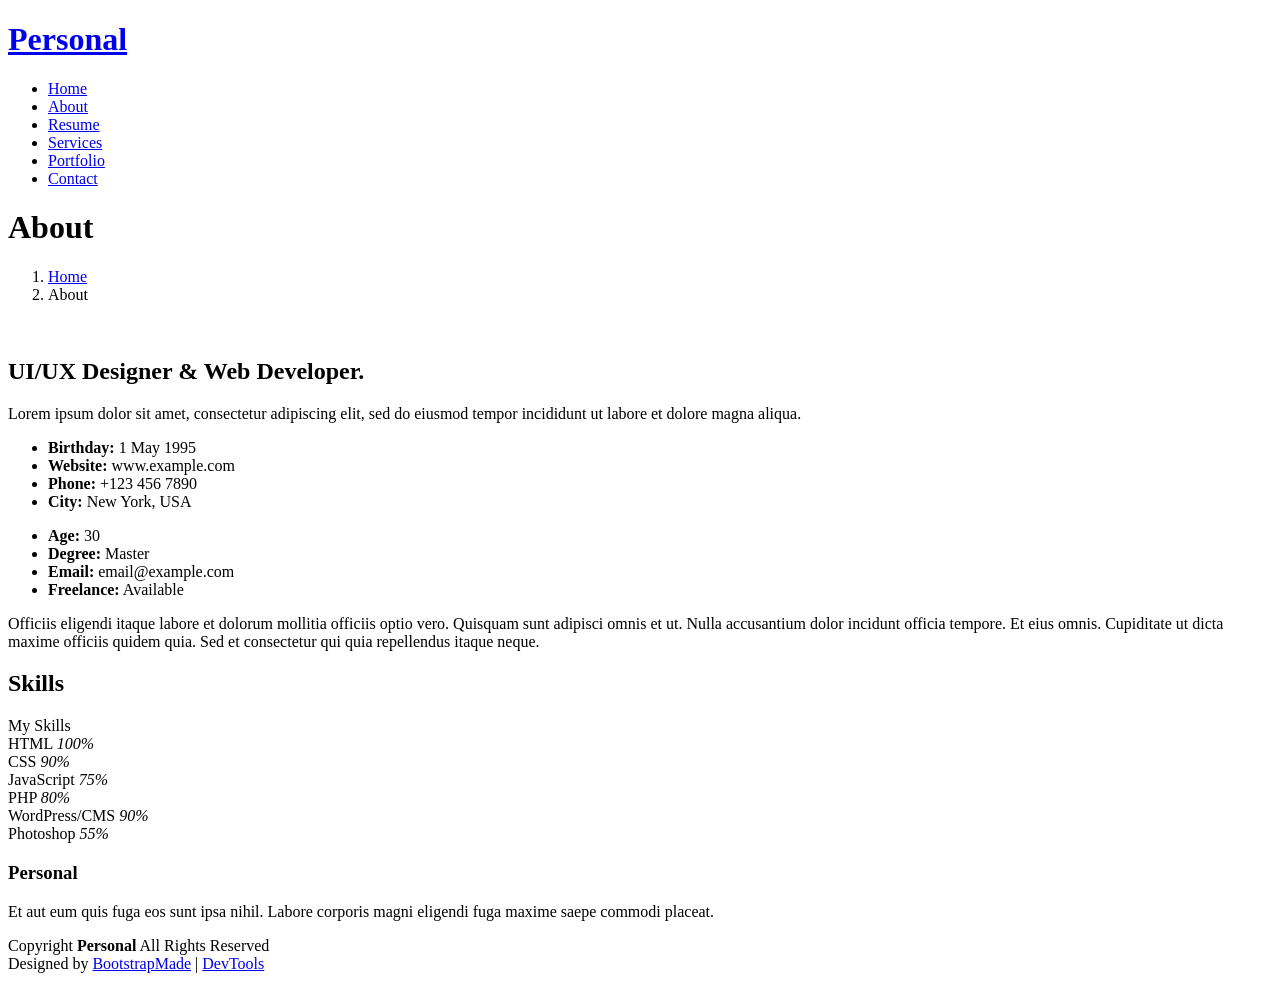
==== about.html @ 8a24222b "Add files via upload" ====
<!DOCTYPE html>
<html lang="en">

<head>
  <meta charset="utf-8">
  <meta content="width=device-width, initial-scale=1.0" name="viewport">
  <title>About - Personal Bootstrap Template</title>
  <meta name="description" content="">
  <meta name="keywords" content="">

  <!-- Favicons -->
  <link href="assets/img/favicon.png" rel="icon">
  <link href="assets/img/apple-touch-icon.png" rel="apple-touch-icon">

  <!-- Fonts -->
  <link href="https://fonts.googleapis.com" rel="preconnect">
  <link href="https://fonts.gstatic.com" rel="preconnect" crossorigin>
  <link href="https://fonts.googleapis.com/css2?family=Roboto:ital,wght@0,100;0,300;0,400;0,500;0,700;0,900;1,100;1,300;1,400;1,500;1,700;1,900&family=Poppins:ital,wght@0,100;0,200;0,300;0,400;0,500;0,600;0,700;0,800;0,900;1,100;1,200;1,300;1,400;1,500;1,600;1,700;1,800;1,900&family=Raleway:ital,wght@0,100;0,200;0,300;0,400;0,500;0,600;0,700;0,800;0,900;1,100;1,200;1,300;1,400;1,500;1,600;1,700;1,800;1,900&display=swap" rel="stylesheet">

  <!-- Vendor CSS Files -->
  <link href="assets/vendor/bootstrap/css/bootstrap.min.css" rel="stylesheet">
  <link href="assets/vendor/bootstrap-icons/bootstrap-icons.css" rel="stylesheet">
  <link href="assets/vendor/aos/aos.css" rel="stylesheet">
  <link href="assets/vendor/swiper/swiper-bundle.min.css" rel="stylesheet">
  <link href="assets/vendor/glightbox/css/glightbox.min.css" rel="stylesheet">

  <!-- Main CSS File -->
  <link href="assets/css/main.css" rel="stylesheet">

  <!-- =======================================================
  * Template Name: Personal
  * Template URL: https://bootstrapmade.com/personal-free-resume-bootstrap-template/
  * Updated: Mar 05 2025 with Bootstrap v5.3.3
  * Author: BootstrapMade.com
  * License: https://bootstrapmade.com/license/
  ======================================================== -->
</head>

<body class="about-page">

  <header id="header" class="header d-flex align-items-center fixed-top">
    <div class="container-fluid container-xl position-relative d-flex align-items-center justify-content-between">

      <a href="index.html" class="logo d-flex align-items-center">
        <!-- Uncomment the line below if you also wish to use an image logo -->
        <!-- <img src="assets/img/logo.webp" alt=""> -->
        <h1 class="sitename">Personal</h1>
      </a>

      <nav id="navmenu" class="navmenu">
        <ul>
          <li><a href="index.html">Home</a></li>
          <li><a href="about.html" class="active">About</a></li>
          <li><a href="resume.html">Resume</a></li>
          <li><a href="services.html">Services</a></li>
          <li><a href="portfolio.html">Portfolio</a></li>
          <li><a href="contact.html">Contact</a></li>
        </ul>
        <i class="mobile-nav-toggle d-xl-none bi bi-list"></i>
      </nav>

    </div>
  </header>

  <main class="main">

    <!-- Page Title -->
    <div class="page-title" data-aos="fade">
      <div class="heading">
        <div class="container">
          <div class="row d-flex justify-content-center text-center">
            <div class="col-lg-8">
              <h1>About</h1>
            </div>
          </div>
        </div>
      </div>
      <nav class="breadcrumbs">
        <div class="container">
          <ol>
            <li><a href="index.html">Home</a></li>
            <li class="current">About</li>
          </ol>
        </div>
      </nav>
    </div><!-- End Page Title -->

    <!-- About Section -->
    <section id="about" class="about section">

      <div class="container" data-aos="fade-up" data-aos-delay="100">

        <div class="row gy-4 justify-content-center">
          <div class="col-lg-4">
            <img src="assets/img/profile-img.jpg" class="img-fluid" alt="">
          </div>
          <div class="col-lg-8 content">
            <h2>UI/UX Designer &amp; Web Developer.</h2>
            <p class="fst-italic py-3">
              Lorem ipsum dolor sit amet, consectetur adipiscing elit, sed do eiusmod tempor incididunt ut labore et dolore
              magna aliqua.
            </p>
            <div class="row">
              <div class="col-lg-6">
                <ul>
                  <li><i class="bi bi-chevron-right"></i> <strong>Birthday:</strong> <span>1 May 1995</span></li>
                  <li><i class="bi bi-chevron-right"></i> <strong>Website:</strong> <span>www.example.com</span></li>
                  <li><i class="bi bi-chevron-right"></i> <strong>Phone:</strong> <span>+123 456 7890</span></li>
                  <li><i class="bi bi-chevron-right"></i> <strong>City:</strong> <span>New York, USA</span></li>
                </ul>
              </div>
              <div class="col-lg-6">
                <ul>
                  <li><i class="bi bi-chevron-right"></i> <strong>Age:</strong> <span>30</span></li>
                  <li><i class="bi bi-chevron-right"></i> <strong>Degree:</strong> <span>Master</span></li>
                  <li><i class="bi bi-chevron-right"></i> <strong>Email:</strong> <span>email@example.com</span></li>
                  <li><i class="bi bi-chevron-right"></i> <strong>Freelance:</strong> <span>Available</span></li>
                </ul>
              </div>
            </div>
            <p class="py-3">
              Officiis eligendi itaque labore et dolorum mollitia officiis optio vero. Quisquam sunt adipisci omnis et ut. Nulla accusantium dolor incidunt officia tempore. Et eius omnis.
              Cupiditate ut dicta maxime officiis quidem quia. Sed et consectetur qui quia repellendus itaque neque.
            </p>
          </div>
        </div>

      </div>

    </section><!-- /About Section -->

    <!-- Skills Section -->
    <section id="skills" class="skills section">

      <!-- Section Title -->
      <div class="container section-title" data-aos="fade-up">
        <h2>Skills</h2>
        <div><span>My</span> <span class="description-title">Skills</span></div>
      </div><!-- End Section Title -->

      <div class="container" data-aos="fade-up" data-aos-delay="100">

        <div class="row skills-content skills-animation">

          <div class="col-lg-6">

            <div class="progress">
              <span class="skill"><span>HTML</span> <i class="val">100%</i></span>
              <div class="progress-bar-wrap">
                <div class="progress-bar" role="progressbar" aria-valuenow="100" aria-valuemin="0" aria-valuemax="100"></div>
              </div>
            </div><!-- End Skills Item -->

            <div class="progress">
              <span class="skill"><span>CSS</span> <i class="val">90%</i></span>
              <div class="progress-bar-wrap">
                <div class="progress-bar" role="progressbar" aria-valuenow="90" aria-valuemin="0" aria-valuemax="100"></div>
              </div>
            </div><!-- End Skills Item -->

            <div class="progress">
              <span class="skill"><span>JavaScript</span> <i class="val">75%</i></span>
              <div class="progress-bar-wrap">
                <div class="progress-bar" role="progressbar" aria-valuenow="75" aria-valuemin="0" aria-valuemax="100"></div>
              </div>
            </div><!-- End Skills Item -->

          </div>

          <div class="col-lg-6">

            <div class="progress">
              <span class="skill"><span>PHP</span> <i class="val">80%</i></span>
              <div class="progress-bar-wrap">
                <div class="progress-bar" role="progressbar" aria-valuenow="80" aria-valuemin="0" aria-valuemax="100"></div>
              </div>
            </div><!-- End Skills Item -->

            <div class="progress">
              <span class="skill"><span>WordPress/CMS</span> <i class="val">90%</i></span>
              <div class="progress-bar-wrap">
                <div class="progress-bar" role="progressbar" aria-valuenow="90" aria-valuemin="0" aria-valuemax="100"></div>
              </div>
            </div><!-- End Skills Item -->

            <div class="progress">
              <span class="skill"><span>Photoshop</span> <i class="val">55%</i></span>
              <div class="progress-bar-wrap">
                <div class="progress-bar" role="progressbar" aria-valuenow="55" aria-valuemin="0" aria-valuemax="100"></div>
              </div>
            </div><!-- End Skills Item -->

          </div>

        </div>

      </div>

    </section><!-- /Skills Section -->

  </main>

  <footer id="footer" class="footer dark-background">
    <div class="container">
      <h3 class="sitename">Personal</h3>
      <p>Et aut eum quis fuga eos sunt ipsa nihil. Labore corporis magni eligendi fuga maxime saepe commodi placeat.</p>
      <div class="social-links d-flex justify-content-center">
        <a href=""><i class="bi bi-twitter-x"></i></a>
        <a href=""><i class="bi bi-facebook"></i></a>
        <a href=""><i class="bi bi-instagram"></i></a>
        <a href=""><i class="bi bi-skype"></i></a>
        <a href=""><i class="bi bi-linkedin"></i></a>
      </div>
      <div class="container">
        <div class="copyright">
          <span>Copyright</span> <strong class="px-1 sitename">Personal</strong> <span>All Rights Reserved</span>
        </div>
        <div class="credits">
          <!-- All the links in the footer should remain intact. -->
          <!-- You can delete the links only if you've purchased the pro version. -->
          <!-- Licensing information: https://bootstrapmade.com/license/ -->
          <!-- Purchase the pro version with working PHP/AJAX contact form: [buy-url] -->
          Designed by <a href="https://bootstrapmade.com/">BootstrapMade</a> | <a href="https://bootstrapmade.com/tools/">DevTools</a>
        </div>
      </div>
    </div>
  </footer>

  <!-- Scroll Top -->
  <a href="#" id="scroll-top" class="scroll-top d-flex align-items-center justify-content-center"><i class="bi bi-arrow-up-short"></i></a>

  <!-- Preloader -->
  <div id="preloader"></div>

  <!-- Vendor JS Files -->
  <script src="assets/vendor/bootstrap/js/bootstrap.bundle.min.js"></script>
  <script src="assets/vendor/php-email-form/validate.js"></script>
  <script src="assets/vendor/aos/aos.js"></script>
  <script src="assets/vendor/typed.js/typed.umd.js"></script>
  <script src="assets/vendor/purecounter/purecounter_vanilla.js"></script>
  <script src="assets/vendor/waypoints/noframework.waypoints.js"></script>
  <script src="assets/vendor/swiper/swiper-bundle.min.js"></script>
  <script src="assets/vendor/glightbox/js/glightbox.min.js"></script>
  <script src="assets/vendor/imagesloaded/imagesloaded.pkgd.min.js"></script>
  <script src="assets/vendor/isotope-layout/isotope.pkgd.min.js"></script>

  <!-- Main JS File -->
  <script src="assets/js/main.js"></script>

</body>

</html>
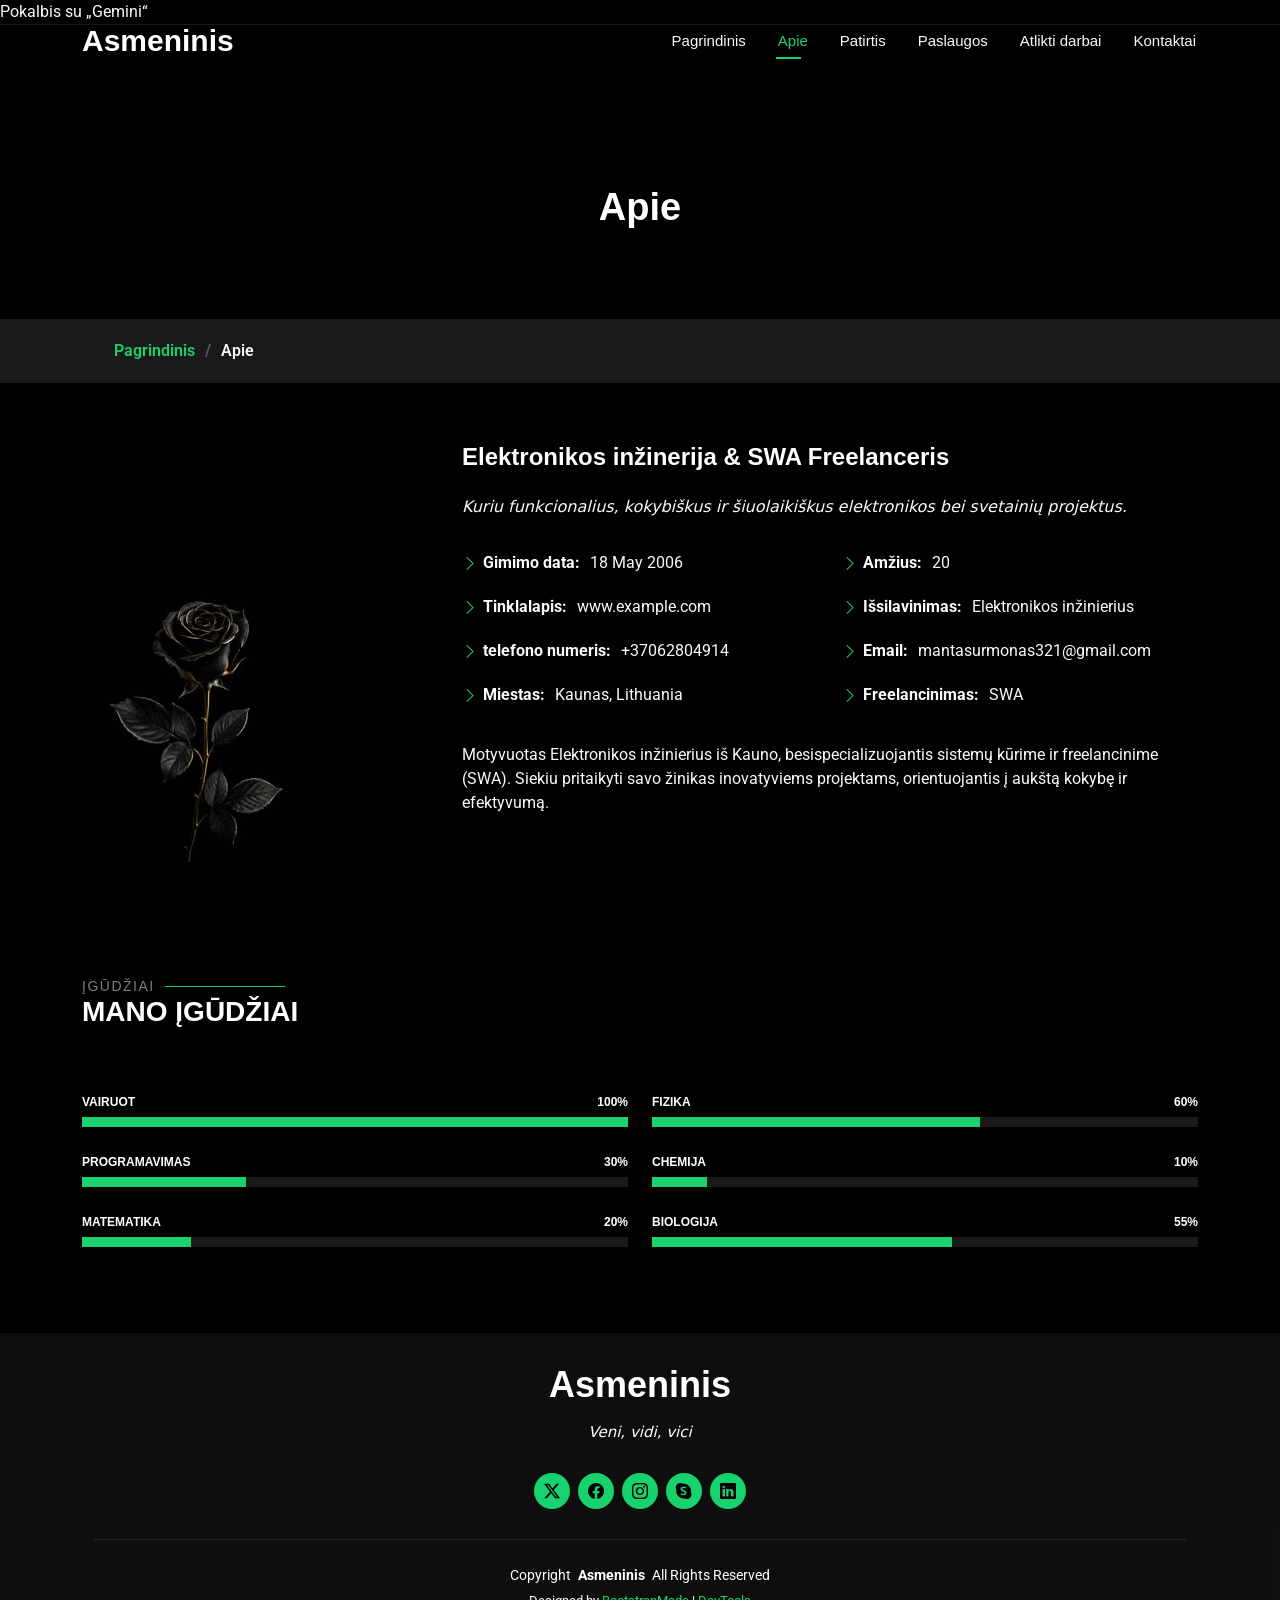
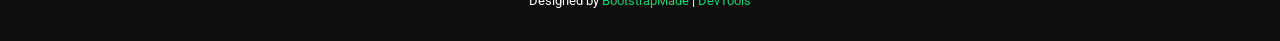
==== commit fe807890: "a" ====
--- a/about.html
+++ b/about.html
@@ -1,252 +1,497 @@
+
+Pokalbis su „Gemini“
 <!DOCTYPE html>
+
 <html lang="en">
 
+
+
 <head>
+
   <meta charset="utf-8">
+
   <meta content="width=device-width, initial-scale=1.0" name="viewport">
-  <title>About - Personal Bootstrap Template</title>
+
+  <title>Mano CV</title>
+
   <meta name="description" content="">
+
   <meta name="keywords" content="">
 
+
+
   <!-- Favicons -->
+
   <link href="assets/img/favicon.png" rel="icon">
+
   <link href="assets/img/apple-touch-icon.png" rel="apple-touch-icon">
 
+
+
   <!-- Fonts -->
+
   <link href="https://fonts.googleapis.com" rel="preconnect">
+
   <link href="https://fonts.gstatic.com" rel="preconnect" crossorigin>
+
   <link href="https://fonts.googleapis.com/css2?family=Roboto:ital,wght@0,100;0,300;0,400;0,500;0,700;0,900;1,100;1,300;1,400;1,500;1,700;1,900&family=Poppins:ital,wght@0,100;0,200;0,300;0,400;0,500;0,600;0,700;0,800;0,900;1,100;1,200;1,300;1,400;1,500;1,600;1,700;1,800;1,900&family=Raleway:ital,wght@0,100;0,200;0,300;0,400;0,500;0,600;0,700;0,800;0,900;1,100;1,200;1,300;1,400;1,500;1,600;1,700;1,800;1,900&display=swap" rel="stylesheet">
 
+
+
   <!-- Vendor CSS Files -->
+
   <link href="assets/vendor/bootstrap/css/bootstrap.min.css" rel="stylesheet">
+
   <link href="assets/vendor/bootstrap-icons/bootstrap-icons.css" rel="stylesheet">
+
   <link href="assets/vendor/aos/aos.css" rel="stylesheet">
+
   <link href="assets/vendor/swiper/swiper-bundle.min.css" rel="stylesheet">
+
   <link href="assets/vendor/glightbox/css/glightbox.min.css" rel="stylesheet">
 
+
+
   <!-- Main CSS File -->
+
   <link href="assets/css/main.css" rel="stylesheet">
 
+
+
   <!-- =======================================================
-  * Template Name: Personal
+
+  * Template Name: Asmeninis
+
   * Template URL: https://bootstrapmade.com/personal-free-resume-bootstrap-template/
+
   * Updated: Mar 05 2025 with Bootstrap v5.3.3
+
   * Author: BootstrapMade.com
+
   * License: https://bootstrapmade.com/license/
+
   ======================================================== -->
+
 </head>
 
+
+
 <body class="about-page">
 
+
+
   <header id="header" class="header d-flex align-items-center fixed-top">
+
     <div class="container-fluid container-xl position-relative d-flex align-items-center justify-content-between">
 
+
+
       <a href="index.html" class="logo d-flex align-items-center">
+
         <!-- Uncomment the line below if you also wish to use an image logo -->
+
         <!-- <img src="assets/img/logo.webp" alt=""> -->
-        <h1 class="sitename">Personal</h1>
+
+        <h1 class="sitename">Asmeninis</h1>
+
       </a>
 
+
+
       <nav id="navmenu" class="navmenu">
+
         <ul>
-          <li><a href="index.html">Home</a></li>
-          <li><a href="about.html" class="active">About</a></li>
-          <li><a href="resume.html">Resume</a></li>
-          <li><a href="services.html">Services</a></li>
-          <li><a href="portfolio.html">Portfolio</a></li>
-          <li><a href="contact.html">Contact</a></li>
+
+          <li><a href="index.html">Pagrindinis</a></li>
+
+          <li><a href="about.html" class="active">Apie</a></li>
+
+          <li><a href="resume.html">Patirtis</a></li>
+
+          <li><a href="services.html">Paslaugos</a></li>
+
+          <li><a href="portfolio.html">Atlikti darbai</a></li>
+
+          <li><a href="contact.html">Kontaktai</a></li>
+
         </ul>
+
         <i class="mobile-nav-toggle d-xl-none bi bi-list"></i>
+
       </nav>
 
+
+
     </div>
+
   </header>
 
+
+
   <main class="main">
 
+
+
     <!-- Page Title -->
+
     <div class="page-title" data-aos="fade">
+
       <div class="heading">
+
         <div class="container">
+
           <div class="row d-flex justify-content-center text-center">
+
             <div class="col-lg-8">
-              <h1>About</h1>
+
+              <h1>Apie</h1>
+
             </div>
+
           </div>
-        </div>
+
+        </div>
+
       </div>
+
       <nav class="breadcrumbs">
+
         <div class="container">
+
           <ol>
-            <li><a href="index.html">Home</a></li>
-            <li class="current">About</li>
+
+            <li><a href="index.html">Pagrindinis</a></li>
+
+            <li class="current">Apie</li>
+
           </ol>
-        </div>
+
+        </div>
+
       </nav>
+
     </div><!-- End Page Title -->
 
+
+
     <!-- About Section -->
+
     <section id="about" class="about section">
 
+
+
       <div class="container" data-aos="fade-up" data-aos-delay="100">
 
+
+
         <div class="row gy-4 justify-content-center">
+
           <div class="col-lg-4">
+
             <img src="assets/img/profile-img.jpg" class="img-fluid" alt="">
+
           </div>
+
           <div class="col-lg-8 content">
-            <h2>UI/UX Designer &amp; Web Developer.</h2>
+
+            <h2>Elektronikos inžinerija & SWA Freelanceris</h2>
+
             <p class="fst-italic py-3">
-              Lorem ipsum dolor sit amet, consectetur adipiscing elit, sed do eiusmod tempor incididunt ut labore et dolore
-              magna aliqua.
+
+              Kuriu funkcionalius, kokybiškus ir šiuolaikiškus elektronikos bei svetainių projektus.
+
             </p>
+
             <div class="row">
+
               <div class="col-lg-6">
+
                 <ul>
-                  <li><i class="bi bi-chevron-right"></i> <strong>Birthday:</strong> <span>1 May 1995</span></li>
-                  <li><i class="bi bi-chevron-right"></i> <strong>Website:</strong> <span>www.example.com</span></li>
-                  <li><i class="bi bi-chevron-right"></i> <strong>Phone:</strong> <span>+123 456 7890</span></li>
-                  <li><i class="bi bi-chevron-right"></i> <strong>City:</strong> <span>New York, USA</span></li>
+
+                  <li><i class="bi bi-chevron-right"></i> <strong>Gimimo data:</strong> <span>18 May 2006</span></li>
+
+                  <li><i class="bi bi-chevron-right"></i> <strong>Tinklalapis:</strong> <span>www.example.com</span></li>
+
+                  <li><i class="bi bi-chevron-right"></i> <strong>telefono numeris:</strong> <span>+37062804914</span></li>
+
+                  <li><i class="bi bi-chevron-right"></i> <strong>Miestas:</strong> <span>Kaunas, Lithuania</span></li>
+
                 </ul>
-              </div>
+
+              </div>
+
               <div class="col-lg-6">
+
                 <ul>
-                  <li><i class="bi bi-chevron-right"></i> <strong>Age:</strong> <span>30</span></li>
-                  <li><i class="bi bi-chevron-right"></i> <strong>Degree:</strong> <span>Master</span></li>
-                  <li><i class="bi bi-chevron-right"></i> <strong>Email:</strong> <span>email@example.com</span></li>
-                  <li><i class="bi bi-chevron-right"></i> <strong>Freelance:</strong> <span>Available</span></li>
+
+                  <li><i class="bi bi-chevron-right"></i> <strong>Amžius:</strong> <span>20</span></li>
+
+                  <li><i class="bi bi-chevron-right"></i> <strong>Išsilavinimas:</strong> <span>Elektronikos inžinierius</span></li>
+
+                  <li><i class="bi bi-chevron-right"></i> <strong>Email:</strong> <span>mantasurmonas321@gmail.com</span></li>
+
+                  <li><i class="bi bi-chevron-right"></i> <strong>Freelancinimas:</strong> <span>SWA</span></li>
+
                 </ul>
-              </div>
+
+              </div>
+
             </div>
+
             <p class="py-3">
-              Officiis eligendi itaque labore et dolorum mollitia officiis optio vero. Quisquam sunt adipisci omnis et ut. Nulla accusantium dolor incidunt officia tempore. Et eius omnis.
-              Cupiditate ut dicta maxime officiis quidem quia. Sed et consectetur qui quia repellendus itaque neque.
+
+              Motyvuotas Elektronikos inžinierius iš Kauno, besispecializuojantis sistemų kūrime ir freelancinime (SWA). Siekiu pritaikyti savo žinikas inovatyviems projektams, orientuojantis į aukštą kokybę ir efektyvumą.
+
             </p>
+
           </div>
-        </div>
+
+        </div>
+
+
 
       </div>
 
+
+
     </section><!-- /About Section -->
 
+
+
     <!-- Skills Section -->
+
     <section id="skills" class="skills section">
 
+
+
       <!-- Section Title -->
+
       <div class="container section-title" data-aos="fade-up">
-        <h2>Skills</h2>
-        <div><span>My</span> <span class="description-title">Skills</span></div>
+
+        <h2>Įgūdžiai</h2>
+
+        <div><span>Mano</span> <span class="description-title">Įgūdžiai</span></div>
+
       </div><!-- End Section Title -->
 
+
+
       <div class="container" data-aos="fade-up" data-aos-delay="100">
 
+
+
         <div class="row skills-content skills-animation">
 
+
+
           <div class="col-lg-6">
 
-            <div class="progress">
-              <span class="skill"><span>HTML</span> <i class="val">100%</i></span>
-              <div class="progress-bar-wrap">
+
+
+            <div class="progress">
+
+              <span class="skill"><span>Vairuot</span> <i class="val">100%</i></span>
+
+              <div class="progress-bar-wrap">
+
                 <div class="progress-bar" role="progressbar" aria-valuenow="100" aria-valuemin="0" aria-valuemax="100"></div>
-              </div>
-            </div><!-- End Skills Item -->
-
-            <div class="progress">
-              <span class="skill"><span>CSS</span> <i class="val">90%</i></span>
-              <div class="progress-bar-wrap">
-                <div class="progress-bar" role="progressbar" aria-valuenow="90" aria-valuemin="0" aria-valuemax="100"></div>
-              </div>
-            </div><!-- End Skills Item -->
-
-            <div class="progress">
-              <span class="skill"><span>JavaScript</span> <i class="val">75%</i></span>
-              <div class="progress-bar-wrap">
-                <div class="progress-bar" role="progressbar" aria-valuenow="75" aria-valuemin="0" aria-valuemax="100"></div>
-              </div>
-            </div><!-- End Skills Item -->
+
+              </div>
+
+            </div><!-- End Skills Item -->
+
+
+
+            <div class="progress">
+
+              <span class="skill"><span>Programavimas</span> <i class="val">30%</i></span>
+
+              <div class="progress-bar-wrap">
+
+                <div class="progress-bar" role="progressbar" aria-valuenow="30" aria-valuemin="0" aria-valuemax="100"></div>
+
+              </div>
+
+            </div><!-- End Skills Item -->
+
+
+
+            <div class="progress">
+
+              <span class="skill"><span>Matematika</span> <i class="val">20%</i></span>
+
+              <div class="progress-bar-wrap">
+
+                <div class="progress-bar" role="progressbar" aria-valuenow="20" aria-valuemin="0" aria-valuemax="100"></div>
+
+              </div>
+
+            </div><!-- End Skills Item -->
+
+
 
           </div>
 
+
+
           <div class="col-lg-6">
 
-            <div class="progress">
-              <span class="skill"><span>PHP</span> <i class="val">80%</i></span>
-              <div class="progress-bar-wrap">
-                <div class="progress-bar" role="progressbar" aria-valuenow="80" aria-valuemin="0" aria-valuemax="100"></div>
-              </div>
-            </div><!-- End Skills Item -->
-
-            <div class="progress">
-              <span class="skill"><span>WordPress/CMS</span> <i class="val">90%</i></span>
-              <div class="progress-bar-wrap">
-                <div class="progress-bar" role="progressbar" aria-valuenow="90" aria-valuemin="0" aria-valuemax="100"></div>
-              </div>
-            </div><!-- End Skills Item -->
-
-            <div class="progress">
-              <span class="skill"><span>Photoshop</span> <i class="val">55%</i></span>
-              <div class="progress-bar-wrap">
+
+
+            <div class="progress">
+
+              <span class="skill"><span>Fizika</span> <i class="val">60%</i></span>
+
+              <div class="progress-bar-wrap">
+
+                <div class="progress-bar" role="progressbar" aria-valuenow="60" aria-valuemin="0" aria-valuemax="100"></div>
+
+              </div>
+
+            </div><!-- End Skills Item -->
+
+
+
+            <div class="progress">
+
+              <span class="skill"><span>Chemija</span> <i class="val">10%</i></span>
+
+              <div class="progress-bar-wrap">
+
+                <div class="progress-bar" role="progressbar" aria-valuenow="10" aria-valuemin="0" aria-valuemax="100"></div>
+
+              </div>
+
+            </div><!-- End Skills Item -->
+
+
+
+            <div class="progress">
+
+              <span class="skill"><span>Biologija</span> <i class="val">55%</i></span>
+
+              <div class="progress-bar-wrap">
+
                 <div class="progress-bar" role="progressbar" aria-valuenow="55" aria-valuemin="0" aria-valuemax="100"></div>
-              </div>
-            </div><!-- End Skills Item -->
+
+              </div>
+
+            </div><!-- End Skills Item -->
+
+
 
           </div>
 
-        </div>
+
+
+        </div>
+
+
 
       </div>
 
+
+
     </section><!-- /Skills Section -->
 
+
+
   </main>
 
+
+
   <footer id="footer" class="footer dark-background">
+
     <div class="container">
-      <h3 class="sitename">Personal</h3>
-      <p>Et aut eum quis fuga eos sunt ipsa nihil. Labore corporis magni eligendi fuga maxime saepe commodi placeat.</p>
+
+      <h3 class="sitename">Asmeninis</h3>
+
+      <p> Veni, vidi, vici</p>
+
       <div class="social-links d-flex justify-content-center">
+
         <a href=""><i class="bi bi-twitter-x"></i></a>
+
         <a href=""><i class="bi bi-facebook"></i></a>
+
         <a href=""><i class="bi bi-instagram"></i></a>
+
         <a href=""><i class="bi bi-skype"></i></a>
+
         <a href=""><i class="bi bi-linkedin"></i></a>
+
       </div>
+
       <div class="container">
+
         <div class="copyright">
-          <span>Copyright</span> <strong class="px-1 sitename">Personal</strong> <span>All Rights Reserved</span>
-        </div>
+
+          <span>Copyright</span> <strong class="px-1 sitename">Asmeninis</strong> <span>All Rights Reserved</span>
+
+        </div>
+
         <div class="credits">
+
           <!-- All the links in the footer should remain intact. -->
+
           <!-- You can delete the links only if you've purchased the pro version. -->
+
           <!-- Licensing information: https://bootstrapmade.com/license/ -->
+
           <!-- Purchase the pro version with working PHP/AJAX contact form: [buy-url] -->
+
           Designed by <a href="https://bootstrapmade.com/">BootstrapMade</a> | <a href="https://bootstrapmade.com/tools/">DevTools</a>
-        </div>
+
+        </div>
+
       </div>
+
     </div>
+
   </footer>
 
+
+
   <!-- Scroll Top -->
+
   <a href="#" id="scroll-top" class="scroll-top d-flex align-items-center justify-content-center"><i class="bi bi-arrow-up-short"></i></a>
 
+
+
   <!-- Preloader -->
+
   <div id="preloader"></div>
 
+
+
   <!-- Vendor JS Files -->
+
   <script src="assets/vendor/bootstrap/js/bootstrap.bundle.min.js"></script>
+
   <script src="assets/vendor/php-email-form/validate.js"></script>
+
   <script src="assets/vendor/aos/aos.js"></script>
+
   <script src="assets/vendor/typed.js/typed.umd.js"></script>
+
   <script src="assets/vendor/purecounter/purecounter_vanilla.js"></script>
+
   <script src="assets/vendor/waypoints/noframework.waypoints.js"></script>
+
   <script src="assets/vendor/swiper/swiper-bundle.min.js"></script>
+
   <script src="assets/vendor/glightbox/js/glightbox.min.js"></script>
+
   <script src="assets/vendor/imagesloaded/imagesloaded.pkgd.min.js"></script>
+
   <script src="assets/vendor/isotope-layout/isotope.pkgd.min.js"></script>
 
+
+
   <!-- Main JS File -->
+
   <script src="assets/js/main.js"></script>
 
-</body>
-
-</html>+
+
+</body>
--- a/assets/css/main.css
+++ b/assets/css/main.css
@@ -0,0 +1,1476 @@
+/**
+* Template Name: Personal
+* Template URL: https://bootstrapmade.com/personal-free-resume-bootstrap-template/
+* Updated: Mar 05 2025 with Bootstrap v5.3.3
+* Author: BootstrapMade.com
+* License: https://bootstrapmade.com/license/
+*/
+
+/*--------------------------------------------------------------
+# Font & Color Variables
+# Help: https://bootstrapmade.com/color-system/
+--------------------------------------------------------------*/
+/* Fonts */
+:root {
+  --default-font: "Roboto",  system-ui, -apple-system, "Segoe UI", Roboto, "Helvetica Neue", Arial, "Noto Sans", "Liberation Sans", sans-serif, "Apple Color Emoji", "Segoe UI Emoji", "Segoe UI Symbol", "Noto Color Emoji";
+  --heading-font: "Raleway",  sans-serif;
+  --nav-font: "Poppins",  sans-serif;
+}
+
+/* Global Colors - The following color variables are used throughout the website. Updating them here will change the color scheme of the entire website */
+:root { 
+  --background-color: #000000; /* Background color for the entire website, including individual sections */
+  --default-color: #fafafa; /* Default color used for the majority of the text content across the entire website */
+  --heading-color: #ffffff; /* Color for headings, subheadings and title throughout the website */
+  --accent-color: #18d26e; /* Accent color that represents your brand on the website. It's used for buttons, links, and other elements that need to stand out */
+  --surface-color: #1a1a1a; /* The surface color is used as a background of boxed elements within sections, such as cards, icon boxes, or other elements that require a visual separation from the global background. */
+  --contrast-color: #000000; /* Contrast color for text, ensuring readability against backgrounds of accent, heading, or default colors. */
+}
+
+/* Nav Menu Colors - The following color variables are used specifically for the navigation menu. They are separate from the global colors to allow for more customization options */
+:root {
+  --nav-color: #fafafa;  /* The default color of the main navmenu links */
+  --nav-hover-color: #18d26e; /* Applied to main navmenu links when they are hovered over or active */
+  --nav-mobile-background-color: #1a1a1a; /* Used as the background color for mobile navigation menu */
+  --nav-dropdown-background-color: #1a1a1a; /* Used as the background color for dropdown items that appear when hovering over primary navigation items */
+  --nav-dropdown-color: #fafafa; /* Used for navigation links of the dropdown items in the navigation menu. */
+  --nav-dropdown-hover-color: #18d26e; /* Similar to --nav-hover-color, this color is applied to dropdown navigation links when they are hovered over. */
+}
+
+/* Color Presets - These classes override global colors when applied to any section or element, providing reuse of the sam color scheme. */
+
+.light-background {
+  --background-color: #1a1a1a;
+  --surface-color: #343434;
+}
+
+.dark-background {
+  --background-color: rgba(15, 15, 15, 0.975);
+  --default-color: #ffffff;
+  --heading-color: #ffffff;
+  --surface-color: #292929f9;
+  --contrast-color: #000000;
+}
+
+/* Smooth scroll */
+:root {
+  scroll-behavior: smooth;
+}
+
+/*--------------------------------------------------------------
+# General Styling & Shared Classes
+--------------------------------------------------------------*/
+body {
+  color: var(--default-color);
+  background-color: var(--background-color);
+  font-family: var(--default-font);
+}
+
+a {
+  color: var(--accent-color);
+  text-decoration: none;
+  transition: 0.3s;
+}
+
+a:hover {
+  color: color-mix(in srgb, var(--accent-color), transparent 25%);
+  text-decoration: none;
+}
+
+h1,
+h2,
+h3,
+h4,
+h5,
+h6 {
+  color: var(--heading-color);
+  font-family: var(--heading-font);
+}
+
+/* PHP Email Form Messages
+------------------------------*/
+.php-email-form .error-message {
+  display: none;
+  background: #df1529;
+  color: #ffffff;
+  text-align: left;
+  padding: 15px;
+  margin-bottom: 24px;
+  font-weight: 600;
+}
+
+.php-email-form .sent-message {
+  display: none;
+  color: #ffffff;
+  background: #059652;
+  text-align: center;
+  padding: 15px;
+  margin-bottom: 24px;
+  font-weight: 600;
+}
+
+.php-email-form .loading {
+  display: none;
+  background: var(--surface-color);
+  text-align: center;
+  padding: 15px;
+  margin-bottom: 24px;
+}
+
+.php-email-form .loading:before {
+  content: "";
+  display: inline-block;
+  border-radius: 50%;
+  width: 24px;
+  height: 24px;
+  margin: 0 10px -6px 0;
+  border: 3px solid var(--accent-color);
+  border-top-color: var(--surface-color);
+  animation: php-email-form-loading 1s linear infinite;
+}
+
+@keyframes php-email-form-loading {
+  0% {
+    transform: rotate(0deg);
+  }
+
+  100% {
+    transform: rotate(360deg);
+  }
+}
+
+/*--------------------------------------------------------------
+# Global Header
+--------------------------------------------------------------*/
+.header {
+  --background-color: rgba(0, 0, 0, 0);
+  color: var(--default-color);
+  background-color: var(--background-color);
+  padding: 15px 0;
+  transition: all 0.5s;
+  z-index: 997;
+}
+
+.header .logo {
+  line-height: 1;
+}
+
+.header .logo img {
+  max-height: 32px;
+  margin-right: 8px;
+}
+
+.header .logo h1 {
+  font-size: 30px;
+  margin: 0;
+  font-weight: 700;
+  color: var(--heading-color);
+}
+
+.scrolled .header {
+  box-shadow: 0px 0 18px rgba(0, 0, 0, 0.1);
+}
+
+/* Global Header on Scroll
+------------------------------*/
+.scrolled .header {
+  --background-color: rgba(0, 0, 0, 0.8);
+}
+
+/*--------------------------------------------------------------
+# Navigation Menu
+--------------------------------------------------------------*/
+/* Desktop Navigation */
+@media (min-width: 1200px) {
+  .navmenu {
+    padding: 0;
+  }
+
+  .navmenu ul {
+    margin: 0;
+    padding: 0;
+    display: flex;
+    list-style: none;
+    align-items: center;
+  }
+
+  .navmenu li {
+    position: relative;
+  }
+
+  .navmenu>ul>li {
+    white-space: nowrap;
+    padding: 15px 14px;
+  }
+
+  .navmenu>ul>li:last-child {
+    padding-right: 0;
+  }
+
+  .navmenu a,
+  .navmenu a:focus {
+    color: var(--nav-color);
+    font-size: 15px;
+    padding: 0 2px;
+    font-family: var(--nav-font);
+    font-weight: 400;
+    display: flex;
+    align-items: center;
+    justify-content: space-between;
+    white-space: nowrap;
+    transition: 0.3s;
+    position: relative;
+  }
+
+  .navmenu a i,
+  .navmenu a:focus i {
+    font-size: 12px;
+    line-height: 0;
+    margin-left: 5px;
+    transition: 0.3s;
+  }
+
+  .navmenu>ul>li>a:before {
+    content: "";
+    position: absolute;
+    height: 2px;
+    bottom: -6px;
+    left: 0;
+    background-color: var(--nav-hover-color);
+    visibility: hidden;
+    width: 0px;
+    transition: all 0.3s ease-in-out 0s;
+  }
+
+  .navmenu a:hover:before,
+  .navmenu li:hover>a:before,
+  .navmenu .active:before {
+    visibility: visible;
+    width: 25px;
+  }
+
+  .navmenu li:hover>a,
+  .navmenu .active,
+  .navmenu .active:focus {
+    color: var(--nav-hover-color);
+  }
+
+  .navmenu .dropdown ul {
+    margin: 0;
+    padding: 10px 0;
+    background: var(--nav-dropdown-background-color);
+    display: block;
+    position: absolute;
+    visibility: hidden;
+    left: 14px;
+    top: 130%;
+    opacity: 0;
+    transition: 0.3s;
+    border-radius: 4px;
+    z-index: 99;
+    box-shadow: 0px 0px 30px rgba(0, 0, 0, 0.1);
+  }
+
+  .navmenu .dropdown ul li {
+    min-width: 200px;
+  }
+
+  .navmenu .dropdown ul a {
+    padding: 10px 20px;
+    font-size: 15px;
+    text-transform: none;
+    color: var(--nav-dropdown-color);
+  }
+
+  .navmenu .dropdown ul a i {
+    font-size: 12px;
+  }
+
+  .navmenu .dropdown ul a:hover,
+  .navmenu .dropdown ul .active:hover,
+  .navmenu .dropdown ul li:hover>a {
+    color: var(--nav-dropdown-hover-color);
+  }
+
+  .navmenu .dropdown:hover>ul {
+    opacity: 1;
+    top: 100%;
+    visibility: visible;
+  }
+
+  .navmenu .dropdown .dropdown ul {
+    top: 0;
+    left: -90%;
+    visibility: hidden;
+  }
+
+  .navmenu .dropdown .dropdown:hover>ul {
+    opacity: 1;
+    top: 0;
+    left: -100%;
+    visibility: visible;
+  }
+}
+
+/* Mobile Navigation */
+@media (max-width: 1199px) {
+  .mobile-nav-toggle {
+    color: var(--nav-color);
+    font-size: 28px;
+    line-height: 0;
+    margin-right: 10px;
+    cursor: pointer;
+    transition: color 0.3s;
+  }
+
+  .navmenu {
+    padding: 0;
+    z-index: 9997;
+  }
+
+  .navmenu ul {
+    display: none;
+    list-style: none;
+    position: absolute;
+    inset: 60px 20px 20px 20px;
+    padding: 10px 0;
+    margin: 0;
+    border-radius: 6px;
+    background-color: var(--nav-mobile-background-color);
+    border: 1px solid color-mix(in srgb, var(--default-color), transparent 90%);
+    box-shadow: none;
+    overflow-y: auto;
+    transition: 0.3s;
+    z-index: 9998;
+  }
+
+  .navmenu a,
+  .navmenu a:focus {
+    color: var(--nav-dropdown-color);
+    padding: 10px 20px;
+    font-family: var(--nav-font);
+    font-size: 17px;
+    font-weight: 500;
+    display: flex;
+    align-items: center;
+    justify-content: space-between;
+    white-space: nowrap;
+    transition: 0.3s;
+  }
+
+  .navmenu a i,
+  .navmenu a:focus i {
+    font-size: 12px;
+    line-height: 0;
+    margin-left: 5px;
+    width: 30px;
+    height: 30px;
+    display: flex;
+    align-items: center;
+    justify-content: center;
+    border-radius: 50%;
+    transition: 0.3s;
+    background-color: color-mix(in srgb, var(--accent-color), transparent 90%);
+  }
+
+  .navmenu a i:hover,
+  .navmenu a:focus i:hover {
+    background-color: var(--accent-color);
+    color: var(--contrast-color);
+  }
+
+  .navmenu a:hover,
+  .navmenu .active,
+  .navmenu .active:focus {
+    color: var(--nav-dropdown-hover-color);
+  }
+
+  .navmenu .active i,
+  .navmenu .active:focus i {
+    background-color: var(--accent-color);
+    color: var(--contrast-color);
+    transform: rotate(180deg);
+  }
+
+  .navmenu .dropdown ul {
+    position: static;
+    display: none;
+    z-index: 99;
+    padding: 10px 0;
+    margin: 10px 20px;
+    background-color: var(--nav-dropdown-background-color);
+    transition: all 0.5s ease-in-out;
+  }
+
+  .navmenu .dropdown ul ul {
+    background-color: rgba(33, 37, 41, 0.1);
+  }
+
+  .navmenu .dropdown>.dropdown-active {
+    display: block;
+    background-color: rgba(33, 37, 41, 0.03);
+  }
+
+  .mobile-nav-active {
+    overflow: hidden;
+  }
+
+  .mobile-nav-active .mobile-nav-toggle {
+    color: #fff;
+    position: absolute;
+    font-size: 32px;
+    top: 15px;
+    right: 15px;
+    margin-right: 0;
+    z-index: 9999;
+  }
+
+  .mobile-nav-active .navmenu {
+    position: fixed;
+    overflow: hidden;
+    inset: 0;
+    background: rgba(33, 37, 41, 0.8);
+    transition: 0.3s;
+  }
+
+  .mobile-nav-active .navmenu>ul {
+    display: block;
+  }
+}
+
+/*--------------------------------------------------------------
+# Global Footer
+--------------------------------------------------------------*/
+.footer {
+  color: var(--default-color);
+  background-color: var(--background-color);
+  font-size: 14px;
+  text-align: center;
+  padding: 30px 0;
+  position: relative;
+}
+
+.footer h3 {
+  font-size: 36px;
+  font-weight: 700;
+  position: relative;
+  padding: 0;
+  margin: 0 0 15px 0;
+}
+
+.footer p {
+  font-size: 15;
+  font-style: italic;
+  padding: 0;
+  margin: 0 0 30px 0;
+}
+
+.footer .social-links {
+  margin: 0 0 30px 0;
+}
+
+.footer .social-links a {
+  font-size: 16px;
+  display: flex;
+  align-items: center;
+  justify-content: center;
+  background: var(--accent-color);
+  color: var(--contrast-color);
+  line-height: 1;
+  margin: 0 4px;
+  border-radius: 50%;
+  text-align: center;
+  width: 36px;
+  height: 36px;
+  transition: 0.3s;
+}
+
+.footer .social-links a:hover {
+  background: color-mix(in srgb, var(--accent-color), transparent 20%);
+  text-decoration: none;
+}
+
+.footer .copyright {
+  padding-top: 25px;
+  border-top: 1px solid color-mix(in srgb, var(--default-color), transparent 90%);
+}
+
+.footer .credits {
+  font-size: 13px;
+  padding-top: 5px;
+}
+
+/*--------------------------------------------------------------
+# Preloader
+--------------------------------------------------------------*/
+#preloader {
+  position: fixed;
+  inset: 0;
+  z-index: 999999;
+  overflow: hidden;
+  background: var(--background-color);
+  transition: all 0.6s ease-out;
+}
+
+#preloader:before {
+  content: "";
+  position: fixed;
+  top: calc(50% - 30px);
+  left: calc(50% - 30px);
+  border: 6px solid #ffffff;
+  border-color: var(--accent-color) transparent var(--accent-color) transparent;
+  border-radius: 50%;
+  width: 60px;
+  height: 60px;
+  animation: animate-preloader 1.5s linear infinite;
+}
+
+@keyframes animate-preloader {
+  0% {
+    transform: rotate(0deg);
+  }
+
+  100% {
+    transform: rotate(360deg);
+  }
+}
+
+/*--------------------------------------------------------------
+# Scroll Top Button
+--------------------------------------------------------------*/
+.scroll-top {
+  position: fixed;
+  visibility: hidden;
+  opacity: 0;
+  right: 15px;
+  bottom: -15px;
+  z-index: 99999;
+  background-color: var(--accent-color);
+  width: 44px;
+  height: 44px;
+  border-radius: 50px;
+  transition: all 0.4s;
+}
+
+.scroll-top i {
+  font-size: 24px;
+  color: var(--contrast-color);
+  line-height: 0;
+}
+
+.scroll-top:hover {
+  background-color: color-mix(in srgb, var(--accent-color), transparent 20%);
+  color: var(--contrast-color);
+}
+
+.scroll-top.active {
+  visibility: visible;
+  opacity: 1;
+  bottom: 15px;
+}
+
+/*--------------------------------------------------------------
+# Disable aos animation delay on mobile devices
+--------------------------------------------------------------*/
+@media screen and (max-width: 768px) {
+  [data-aos-delay] {
+    transition-delay: 0 !important;
+  }
+}
+
+/*--------------------------------------------------------------
+# Global Page Titles & Breadcrumbs
+--------------------------------------------------------------*/
+.page-title {
+  color: var(--default-color);
+  background-color: var(--background-color);
+  position: relative;
+}
+
+.page-title .heading {
+  padding: 160px 0 80px 0;
+  border-top: 1px solid color-mix(in srgb, var(--default-color), transparent 90%);
+}
+
+.page-title .heading h1 {
+  font-size: 38px;
+  font-weight: 700;
+}
+
+.page-title nav {
+  background-color: color-mix(in srgb, var(--default-color), transparent 90%);
+  padding: 20px 0;
+}
+
+.page-title nav ol {
+  display: flex;
+  flex-wrap: wrap;
+  list-style: none;
+  margin: 0;
+  font-size: 16px;
+  font-weight: 600;
+}
+
+.page-title nav ol li+li {
+  padding-left: 10px;
+}
+
+.page-title nav ol li+li::before {
+  content: "/";
+  display: inline-block;
+  padding-right: 10px;
+  color: color-mix(in srgb, var(--default-color), transparent 70%);
+}
+
+/*--------------------------------------------------------------
+# Global Sections
+--------------------------------------------------------------*/
+section,
+.section {
+  color: var(--default-color);
+  background-color: var(--background-color);
+  padding: 60px 0;
+  scroll-margin-top: 100px;
+  overflow: clip;
+}
+
+@media (max-width: 1199px) {
+
+  section,
+  .section {
+    scroll-margin-top: 66px;
+  }
+}
+
+/*--------------------------------------------------------------
+# Global Section Titles
+--------------------------------------------------------------*/
+.section-title {
+  padding-bottom: 60px;
+  position: relative;
+}
+
+.section-title h2 {
+  font-size: 14px;
+  font-weight: 500;
+  padding: 0;
+  line-height: 1px;
+  margin: 0;
+  letter-spacing: 1.5px;
+  text-transform: uppercase;
+  color: color-mix(in srgb, var(--default-color), transparent 50%);
+  position: relative;
+}
+
+.section-title h2::after {
+  content: "";
+  width: 120px;
+  height: 1px;
+  display: inline-block;
+  background: var(--accent-color);
+  margin: 4px 10px;
+}
+
+.section-title div {
+  color: var(--heading-color);
+  margin: 0;
+  margin: 0;
+  font-size: 28px;
+  font-weight: 700;
+  text-transform: uppercase;
+  font-family: var(--heading-font);
+}
+
+/*--------------------------------------------------------------
+# Hero Section
+--------------------------------------------------------------*/
+.hero {
+  width: 100%;
+  min-height: 100vh;
+  position: relative;
+  padding: 80px 0;
+  display: flex;
+  align-items: center;
+  justify-content: center;
+}
+
+.hero img {
+  position: absolute;
+  inset: 0;
+  display: block;
+  width: 100%;
+  height: 100%;
+  object-fit: cover;
+  z-index: 1;
+}
+
+.hero .container {
+  position: relative;
+  z-index: 3;
+}
+
+.hero h2 {
+  margin: 0;
+  font-size: 64px;
+  font-weight: 700;
+}
+
+.hero p {
+  margin: 5px 0 0 0;
+  font-size: 26px;
+}
+
+.hero p span {
+  letter-spacing: 1px;
+  border-bottom: 2px solid var(--accent-color);
+}
+
+.hero .social-links {
+  margin-top: 25px;
+}
+
+.hero .social-links a {
+  background-color: color-mix(in srgb, var(--default-color), transparent 90%);
+  color: var(--default-color);
+  font-size: 14px;
+  width: 40px;
+  height: 40px;
+  border-radius: 50px;
+  display: inline-flex;
+  align-items: center;
+  justify-content: center;
+  margin-right: 20px;
+  transition: 0.3s;
+}
+
+.hero .social-links a:hover {
+  background-color: var(--accent-color);
+}
+
+@media (max-width: 768px) {
+  .hero h2 {
+    font-size: 32px;
+  }
+
+  .hero p {
+    font-size: 20px;
+  }
+}
+
+/*--------------------------------------------------------------
+# About Section
+--------------------------------------------------------------*/
+.about .content h2 {
+  font-weight: 700;
+  font-size: 24px;
+}
+
+.about .content ul {
+  list-style: none;
+  padding: 0;
+}
+
+.about .content ul li {
+  margin-bottom: 20px;
+  display: flex;
+  align-items: center;
+}
+
+.about .content ul strong {
+  margin-right: 10px;
+}
+
+.about .content ul i {
+  font-size: 16px;
+  margin-right: 5px;
+  color: var(--accent-color);
+  line-height: 0;
+}
+
+/*--------------------------------------------------------------
+# Stats Section
+--------------------------------------------------------------*/
+.stats i {
+  background-color: var(--surface-color);
+  color: var(--accent-color);
+  box-shadow: 0px 2px 25px rgba(0, 0, 0, 0.1);
+  width: 54px;
+  height: 54px;
+  font-size: 24px;
+  border-radius: 50px;
+  border: 2px solid var(--background-color);
+  display: inline-flex;
+  align-items: center;
+  justify-content: center;
+  position: relative;
+  z-index: 1;
+}
+
+.stats .stats-item {
+  background-color: var(--surface-color);
+  margin-top: -27px;
+  padding: 30px 30px 25px 30px;
+  width: 100%;
+  position: relative;
+  text-align: center;
+  box-shadow: 0px 2px 35px rgba(0, 0, 0, 0.1);
+  border-radius: 4px;
+  z-index: 0;
+}
+
+.stats .stats-item span {
+  font-size: 36px;
+  display: block;
+  font-weight: 700;
+  color: color-mix(in srgb, var(--default-color), transparent 20%);
+}
+
+.stats .stats-item p {
+  padding: 0;
+  margin: 0;
+  font-family: var(--heading-font);
+  font-size: 16px;
+}
+
+/*--------------------------------------------------------------
+# Skills Section
+--------------------------------------------------------------*/
+.skills .progress {
+  height: 60px;
+  display: block;
+  background: none;
+  border-radius: 0;
+}
+
+.skills .progress .skill {
+  color: var(--heading-color);
+  padding: 0;
+  margin: 0 0 6px 0;
+  text-transform: uppercase;
+  display: block;
+  font-weight: 600;
+  font-family: var(--heading-font);
+}
+
+.skills .progress .skill .val {
+  float: right;
+  font-style: normal;
+}
+
+.skills .progress-bar-wrap {
+  background: color-mix(in srgb, var(--default-color), transparent 90%);
+  height: 10px;
+}
+
+.skills .progress-bar {
+  width: 1px;
+  height: 10px;
+  transition: 0.9s;
+  background-color: var(--accent-color);
+}
+
+/*--------------------------------------------------------------
+# Interests Section
+--------------------------------------------------------------*/
+.interests .features-item {
+  background-color: var(--surface-color);
+  display: flex;
+  align-items: center;
+  padding: 20px;
+  transition: 0.3s;
+  border: 1px solid color-mix(in srgb, var(--default-color), transparent 90%);
+  position: relative;
+}
+
+.interests .features-item i {
+  font-size: 32px;
+  padding-right: 10px;
+  line-height: 0;
+}
+
+.interests .features-item h3 {
+  font-weight: 700;
+  margin: 0;
+  padding: 0;
+  line-height: 1;
+  font-size: 16px;
+}
+
+.interests .features-item h3 a {
+  color: var(--heading-color);
+  transition: 0.3s;
+}
+
+.interests .features-item:hover {
+  border-color: var(--accent-color);
+}
+
+.interests .features-item:hover h3 a {
+  color: var(--accent-color);
+}
+
+/*--------------------------------------------------------------
+# Testimonials Section
+--------------------------------------------------------------*/
+.testimonials .testimonials-carousel,
+.testimonials .testimonials-slider {
+  overflow: hidden;
+}
+
+.testimonials .testimonial-item {
+  box-sizing: content-box;
+  min-height: 320px;
+}
+
+.testimonials .testimonial-item .testimonial-img {
+  width: 90px;
+  border-radius: 50%;
+  margin: -40px 0 0 40px;
+  position: relative;
+  z-index: 2;
+  border: 6px solid var(--background-color);
+}
+
+.testimonials .testimonial-item h3 {
+  font-size: 18px;
+  font-weight: bold;
+  margin: 10px 0 5px 45px;
+}
+
+.testimonials .testimonial-item h4 {
+  font-size: 14px;
+  color: color-mix(in srgb, var(--default-color), transparent 20%);
+  margin: 0 0 0 45px;
+}
+
+.testimonials .testimonial-item .quote-icon-left,
+.testimonials .testimonial-item .quote-icon-right {
+  color: color-mix(in srgb, var(--accent-color), transparent 50%);
+  font-size: 26px;
+  line-height: 0;
+}
+
+.testimonials .testimonial-item .quote-icon-left {
+  display: inline-block;
+  left: -5px;
+  position: relative;
+}
+
+.testimonials .testimonial-item .quote-icon-right {
+  display: inline-block;
+  right: -5px;
+  position: relative;
+  top: 10px;
+  transform: scale(-1, -1);
+}
+
+.testimonials .testimonial-item p {
+  font-style: italic;
+  margin: 0 15px 0 15px;
+  padding: 20px 20px 60px 20px;
+  background: var(--surface-color);
+  border-radius: 6px;
+  position: relative;
+  z-index: 1;
+}
+
+.testimonials .swiper-wrapper {
+  height: auto;
+}
+
+.testimonials .swiper-pagination {
+  margin-top: 20px;
+  position: relative;
+}
+
+.testimonials .swiper-pagination .swiper-pagination-bullet {
+  width: 12px;
+  height: 12px;
+  background-color: var(--background-color);
+  opacity: 1;
+  border: 1px solid var(--accent-color);
+}
+
+.testimonials .swiper-pagination .swiper-pagination-bullet-active {
+  background-color: var(--accent-color);
+}
+
+/*--------------------------------------------------------------
+# Resume Section
+--------------------------------------------------------------*/
+.resume .resume-title {
+  color: var(--heading-color);
+  font-size: 26px;
+  font-weight: 700;
+  margin-top: 20px;
+  margin-bottom: 20px;
+}
+
+.resume .resume-item {
+  padding: 0 0 20px 20px;
+  margin-top: -2px;
+  border-left: 2px solid var(--accent-color);
+  position: relative;
+}
+
+.resume .resume-item h4 {
+  line-height: 18px;
+  font-size: 18px;
+  font-weight: 600;
+  text-transform: uppercase;
+  color: color-mix(in srgb, var(--default-color), transparent 20%);
+  margin-bottom: 10px;
+}
+
+.resume .resume-item h5 {
+  font-size: 16px;
+  padding: 5px 15px;
+  display: inline-block;
+  font-weight: 600;
+  margin-bottom: 10px;
+}
+
+.resume .resume-item ul {
+  padding-left: 20px;
+}
+
+.resume .resume-item ul li {
+  padding-bottom: 10px;
+}
+
+.resume .resume-item:last-child {
+  padding-bottom: 0;
+}
+
+.resume .resume-item::before {
+  content: "";
+  position: absolute;
+  width: 16px;
+  height: 16px;
+  border-radius: 50px;
+  left: -9px;
+  top: 0;
+  background: var(--background-color);
+  border: 2px solid var(--accent-color);
+}
+
+/*--------------------------------------------------------------
+# Services Section
+--------------------------------------------------------------*/
+.services .service-item {
+  background-color: var(--surface-color);
+  text-align: center;
+  padding: 80px 20px;
+  transition: all ease-in-out 0.3s;
+  height: 100%;
+}
+
+.services .service-item .icon {
+  margin: 0 auto;
+  width: 64px;
+  height: 64px;
+  background: var(--accent-color);
+  border-radius: 4px;
+  display: flex;
+  align-items: center;
+  justify-content: center;
+  margin-bottom: 20px;
+  transition: 0.3s;
+  transform-style: preserve-3d;
+}
+
+.services .service-item .icon i {
+  color: var(--contrast-color);
+  font-size: 28px;
+  transition: ease-in-out 0.3s;
+}
+
+.services .service-item .icon::before {
+  position: absolute;
+  content: "";
+  left: -8px;
+  top: -8px;
+  height: 100%;
+  width: 100%;
+  background: color-mix(in srgb, var(--accent-color), transparent 80%);
+  border-radius: 5px;
+  transition: all 0.3s ease-out 0s;
+  transform: translateZ(-1px);
+}
+
+.services .service-item h3 {
+  font-weight: 700;
+  margin: 10px 0 15px 0;
+  font-size: 22px;
+}
+
+.services .service-item p {
+  line-height: 24px;
+  font-size: 14px;
+  margin-bottom: 0;
+}
+
+.services .service-item:hover {
+  background: var(--accent-color);
+  border-color: var(--accent-color);
+}
+
+.services .service-item:hover .icon {
+  background: var(--surface-color);
+}
+
+.services .service-item:hover .icon i {
+  color: var(--accent-color);
+}
+
+.services .service-item:hover .icon::before {
+  background: color-mix(in srgb, var(--background-color), transparent 70%);
+}
+
+.services .service-item:hover h3,
+.services .service-item:hover p {
+  color: var(--contrast-color);
+}
+
+/*--------------------------------------------------------------
+# Service Details Section
+--------------------------------------------------------------*/
+.service-details .services-list {
+  background-color: var(--surface-color);
+  padding: 10px 30px;
+  border: 1px solid color-mix(in srgb, var(--default-color), transparent 90%);
+  margin-bottom: 20px;
+}
+
+.service-details .services-list a {
+  display: block;
+  line-height: 1;
+  padding: 8px 0 8px 15px;
+  border-left: 3px solid color-mix(in srgb, var(--default-color), transparent 70%);
+  margin: 20px 0;
+  color: color-mix(in srgb, var(--default-color), transparent 20%);
+  transition: 0.3s;
+}
+
+.service-details .services-list a.active {
+  color: var(--heading-color);
+  font-weight: 700;
+  border-color: var(--accent-color);
+}
+
+.service-details .services-list a:hover {
+  border-color: var(--accent-color);
+}
+
+.service-details .services-img {
+  margin-bottom: 20px;
+}
+
+.service-details h3 {
+  font-size: 26px;
+  font-weight: 700;
+}
+
+.service-details h4 {
+  font-size: 20px;
+  font-weight: 700;
+}
+
+.service-details p {
+  font-size: 15px;
+}
+
+.service-details ul {
+  list-style: none;
+  padding: 0;
+  font-size: 15px;
+}
+
+.service-details ul li {
+  padding: 5px 0;
+  display: flex;
+  align-items: center;
+}
+
+.service-details ul i {
+  font-size: 20px;
+  margin-right: 8px;
+  color: var(--accent-color);
+}
+
+/*--------------------------------------------------------------
+# Portfolio Section
+--------------------------------------------------------------*/
+.portfolio .portfolio-filters {
+  padding: 0;
+  margin: 0 auto 20px auto;
+  list-style: none;
+  text-align: center;
+}
+
+.portfolio .portfolio-filters li {
+  cursor: pointer;
+  display: inline-block;
+  padding: 0;
+  font-size: 18px;
+  font-weight: 500;
+  margin: 0 10px;
+  line-height: 1;
+  margin-bottom: 5px;
+  transition: all 0.3s ease-in-out;
+}
+
+.portfolio .portfolio-filters li:hover,
+.portfolio .portfolio-filters li.filter-active {
+  color: var(--accent-color);
+}
+
+.portfolio .portfolio-filters li:first-child {
+  margin-left: 0;
+}
+
+.portfolio .portfolio-filters li:last-child {
+  margin-right: 0;
+}
+
+@media (max-width: 575px) {
+  .portfolio .portfolio-filters li {
+    font-size: 14px;
+    margin: 0 5px;
+  }
+}
+
+.portfolio .portfolio-content {
+  position: relative;
+  overflow: hidden;
+}
+
+.portfolio .portfolio-content img {
+  transition: 0.3s;
+}
+
+.portfolio .portfolio-content .portfolio-info {
+  opacity: 0;
+  position: absolute;
+  inset: 0;
+  z-index: 3;
+  transition: all ease-in-out 0.3s;
+  background: rgba(0, 0, 0, 0.6);
+  padding: 15px;
+}
+
+.portfolio .portfolio-content .portfolio-info h4 {
+  font-size: 14px;
+  padding: 5px 10px;
+  font-weight: 400;
+  color: #ffffff;
+  display: inline-block;
+  background-color: var(--accent-color);
+}
+
+.portfolio .portfolio-content .portfolio-info p {
+  position: absolute;
+  bottom: 10px;
+  text-align: center;
+  display: inline-block;
+  left: 0;
+  right: 0;
+  font-size: 16px;
+  font-weight: 600;
+  color: rgba(255, 255, 255, 0.8);
+}
+
+.portfolio .portfolio-content .portfolio-info .preview-link,
+.portfolio .portfolio-content .portfolio-info .details-link {
+  position: absolute;
+  left: calc(50% - 40px);
+  font-size: 26px;
+  top: calc(50% - 14px);
+  color: #fff;
+  transition: 0.3s;
+  line-height: 1.2;
+}
+
+.portfolio .portfolio-content .portfolio-info .preview-link:hover,
+.portfolio .portfolio-content .portfolio-info .details-link:hover {
+  color: var(--accent-color);
+}
+
+.portfolio .portfolio-content .portfolio-info .details-link {
+  left: 50%;
+  font-size: 34px;
+  line-height: 0;
+}
+
+.portfolio .portfolio-content:hover .portfolio-info {
+  opacity: 1;
+}
+
+.portfolio .portfolio-content:hover img {
+  transform: scale(1.1);
+}
+
+/*--------------------------------------------------------------
+# Portfolio Details Section
+--------------------------------------------------------------*/
+.portfolio-details .portfolio-details-slider img {
+  width: 100%;
+}
+
+.portfolio-details .portfolio-details-slider .swiper-pagination {
+  margin-top: 20px;
+  position: relative;
+}
+
+.portfolio-details .portfolio-details-slider .swiper-pagination .swiper-pagination-bullet {
+  width: 12px;
+  height: 12px;
+  background-color: color-mix(in srgb, var(--default-color), transparent 85%);
+  opacity: 1;
+}
+
+.portfolio-details .portfolio-details-slider .swiper-pagination .swiper-pagination-bullet-active {
+  background-color: var(--accent-color);
+}
+
+.portfolio-details .portfolio-info {
+  background-color: var(--surface-color);
+  padding: 30px;
+  box-shadow: 0px 0 30px rgba(0, 0, 0, 0.1);
+}
+
+.portfolio-details .portfolio-info h3 {
+  font-size: 22px;
+  font-weight: 700;
+  margin-bottom: 20px;
+  padding-bottom: 20px;
+  border-bottom: 1px solid color-mix(in srgb, var(--default-color), transparent 85%);
+}
+
+.portfolio-details .portfolio-info ul {
+  list-style: none;
+  padding: 0;
+  font-size: 15px;
+}
+
+.portfolio-details .portfolio-info ul li+li {
+  margin-top: 10px;
+}
+
+.portfolio-details .portfolio-description {
+  padding-top: 30px;
+}
+
+.portfolio-details .portfolio-description h2 {
+  font-size: 26px;
+  font-weight: 700;
+  margin-bottom: 20px;
+}
+
+.portfolio-details .portfolio-description p {
+  padding: 0;
+  color: color-mix(in srgb, var(--default-color), transparent 30%);
+}
+
+/*--------------------------------------------------------------
+# Starter Section Section
+--------------------------------------------------------------*/
+.starter-section {
+  /* Add your styles here */
+}
+
+/*--------------------------------------------------------------
+# Contact Section
+--------------------------------------------------------------*/
+.contact .info-item {
+  box-shadow: 0px 0px 20px rgba(0, 0, 0, 0.1);
+  padding: 20px 30px;
+}
+
+.contact .info-item .icon {
+  color: var(--contrast-color);
+  background-color: var(--accent-color);
+  width: 56px;
+  height: 56px;
+  font-size: 24px;
+  display: flex;
+  justify-content: center;
+  align-items: center;
+  transition: all 0.3s ease-in-out;
+  border-radius: 50%;
+  margin-right: 15px;
+}
+
+.contact .info-item h3 {
+  font-size: 18px;
+  font-weight: 700;
+  margin: 0 0 2px 0;
+}
+
+.contact .info-item p {
+  padding: 0;
+  margin-bottom: 0;
+  font-size: 14px;
+}
+
+.contact .info-item .social-links a {
+  font-size: 24px;
+  display: inline-block;
+  line-height: 1;
+  margin: 4px 6px 0 0;
+  transition: 0.3s;
+  color: color-mix(in srgb, var(--default-color), transparent 50%);
+}
+
+.contact .info-item .social-links a:hover {
+  color: var(--accent-color);
+}
+
+.contact .php-email-form {
+  box-shadow: 0px 0px 20px rgba(0, 0, 0, 0.1);
+  padding: 30px;
+  margin-top: 30px;
+}
+
+@media (max-width: 575px) {
+  .contact .php-email-form {
+    padding: 20px;
+  }
+}
+
+.contact .php-email-form input[type=text],
+.contact .php-email-form input[type=email],
+.contact .php-email-form textarea {
+  color: var(--default-color);
+  background-color: color-mix(in srgb, var(--background-color), transparent 50%);
+  border-color: color-mix(in srgb, var(--default-color), transparent 80%);
+  font-size: 14px;
+  padding: 10px 15px;
+  box-shadow: none;
+  border-radius: 0;
+}
+
+.contact .php-email-form input[type=text]:focus,
+.contact .php-email-form input[type=email]:focus,
+.contact .php-email-form textarea:focus {
+  border-color: var(--accent-color);
+}
+
+.contact .php-email-form input[type=text]::placeholder,
+.contact .php-email-form input[type=email]::placeholder,
+.contact .php-email-form textarea::placeholder {
+  color: color-mix(in srgb, var(--default-color), transparent 70%);
+}
+
+.contact .php-email-form button[type=submit] {
+  color: var(--contrast-color);
+  background: var(--accent-color);
+  border: 0;
+  padding: 10px 30px;
+  transition: 0.4s;
+  border-radius: 50px;
+}
+
+.contact .php-email-form button[type=submit]:hover {
+  background: color-mix(in srgb, var(--accent-color), transparent 20%);
+}
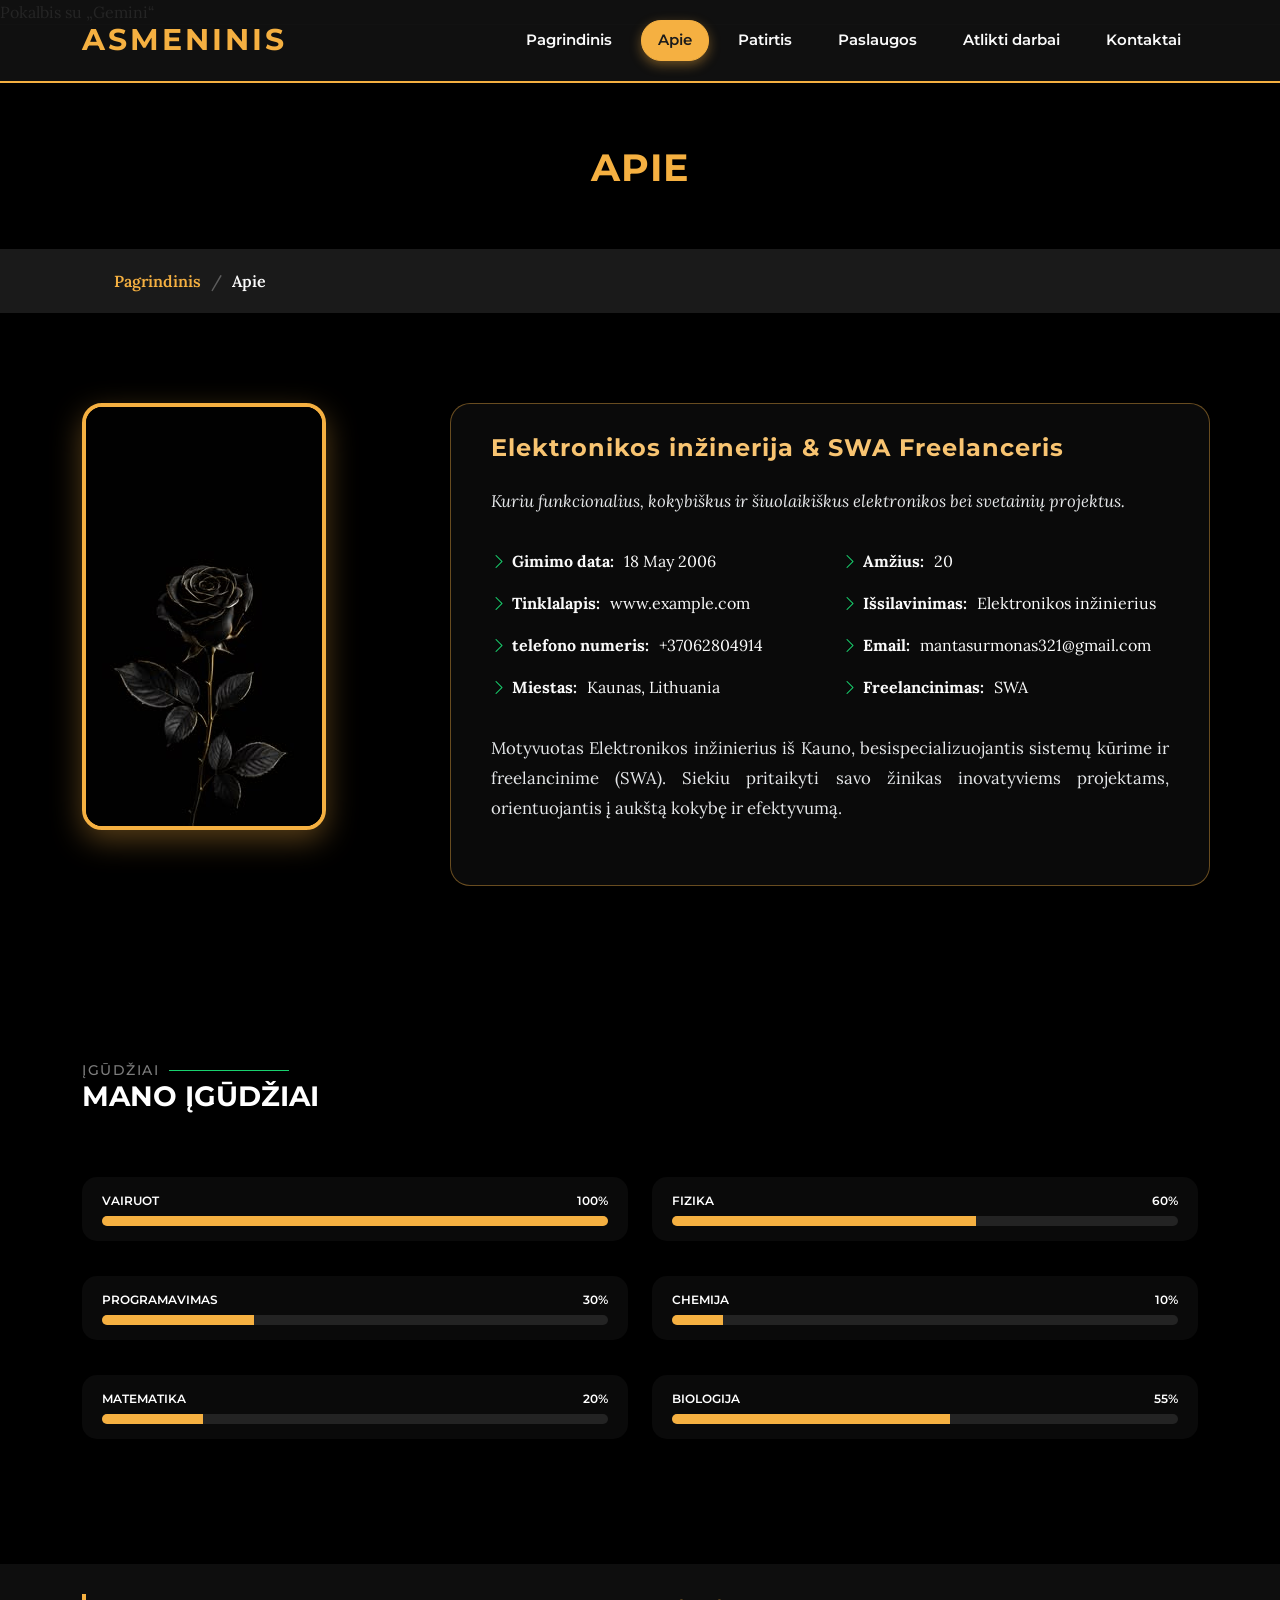
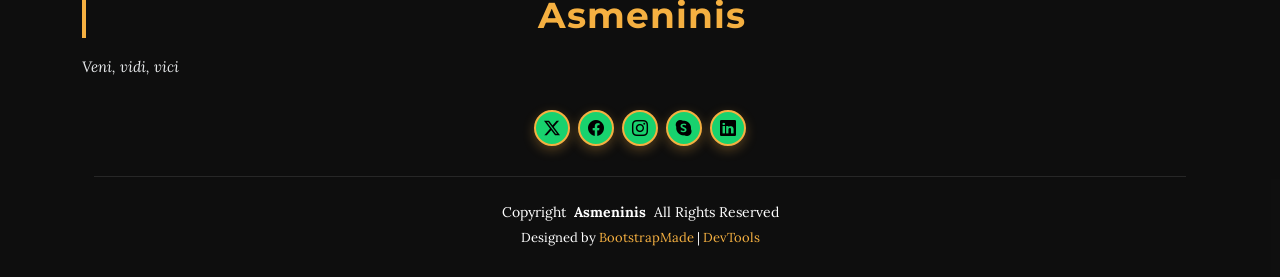
==== commit 080e5223: "d" ====
--- a/about.html
+++ b/about.html
@@ -55,6 +55,7 @@
   <!-- Main CSS File -->
 
   <link href="assets/css/main.css" rel="stylesheet">
+  <link href="assets/css/custom.css" rel="stylesheet">
 
 
 
@@ -90,7 +91,7 @@
 
         <!-- Uncomment the line below if you also wish to use an image logo -->
 
-        <!-- <img src="assets/img/logo.webp" alt=""> -->
+        <!-- <img src="assets/img/logo.png" alt=""> -->
 
         <h1 class="sitename">Asmeninis</h1>
 
--- a/assets/css/main.css
+++ b/assets/css/main.css
@@ -11,6 +11,7 @@
 # Help: https://bootstrapmade.com/color-system/
 --------------------------------------------------------------*/
 /* Fonts */
+
 :root {
   --default-font: "Roboto",  system-ui, -apple-system, "Segoe UI", Roboto, "Helvetica Neue", Arial, "Noto Sans", "Liberation Sans", sans-serif, "Apple Color Emoji", "Segoe UI Emoji", "Segoe UI Symbol", "Noto Color Emoji";
   --heading-font: "Raleway",  sans-serif;
@@ -1426,21 +1427,21 @@
   color: var(--accent-color);
 }
 
-.contact .php-email-form {
+.contact .contact-form {
   box-shadow: 0px 0px 20px rgba(0, 0, 0, 0.1);
   padding: 30px;
   margin-top: 30px;
 }
 
 @media (max-width: 575px) {
-  .contact .php-email-form {
+  .contact .contact-form {
     padding: 20px;
   }
 }
 
-.contact .php-email-form input[type=text],
-.contact .php-email-form input[type=email],
-.contact .php-email-form textarea {
+.contact .contact-form input[type=text],
+.contact .contact-form input[type=email],
+.contact .contact-form textarea {
   color: var(--default-color);
   background-color: color-mix(in srgb, var(--background-color), transparent 50%);
   border-color: color-mix(in srgb, var(--default-color), transparent 80%);
@@ -1450,19 +1451,19 @@
   border-radius: 0;
 }
 
-.contact .php-email-form input[type=text]:focus,
-.contact .php-email-form input[type=email]:focus,
-.contact .php-email-form textarea:focus {
+.contact .contact-form input[type=text]:focus,
+.contact .contact-form input[type=email]:focus,
+.contact .contact-form textarea:focus {
   border-color: var(--accent-color);
 }
 
-.contact .php-email-form input[type=text]::placeholder,
-.contact .php-email-form input[type=email]::placeholder,
-.contact .php-email-form textarea::placeholder {
+.contact .contact-form input[type=text]::placeholder,
+.contact .contact-form input[type=email]::placeholder,
+.contact .contact-form textarea::placeholder {
   color: color-mix(in srgb, var(--default-color), transparent 70%);
 }
 
-.contact .php-email-form button[type=submit] {
+.contact .contact-form button[type=submit] {
   color: var(--contrast-color);
   background: var(--accent-color);
   border: 0;
@@ -1471,6 +1472,6 @@
   border-radius: 50px;
 }
 
-.contact .php-email-form button[type=submit]:hover {
+.contact .contact-form button[type=submit]:hover {
   background: color-mix(in srgb, var(--accent-color), transparent 20%);
 }
--- a/assets/css/custom.css
+++ b/assets/css/custom.css
@@ -0,0 +1,464 @@
+
+@import url('https://fonts.googleapis.com/css2?family=Montserrat:wght@400;600;800&family=Lora:ital,wght@0,400;0,600;1,400&display=swap');
+
+
+:root {
+  --default-font: "Lora", Georgia, serif;
+  --heading-font: "Montserrat", Arial, sans-serif;
+  --nav-font: "Montserrat", Arial, sans-serif;
+}
+
+body {
+  font-family: "Lora", Georgia, serif;
+}
+
+
+h1, h2, h3, h4, h5, h6 {
+  font-family: "Montserrat", Arial, sans-serif;
+  letter-spacing: 1px;
+}
+
+h1 {
+  font-size: 3rem;
+  font-weight: 800;
+  color: #f5b041;
+  text-transform: uppercase;
+}
+
+h2 {
+  font-size: 2.4rem;
+  font-weight: 800;
+  color: #f8c471;
+}
+
+h3 {
+  font-size: 1.8rem;
+  font-weight: 600;
+  color: #f5b041;
+  border-left: 4px solid #f5b041;
+  padding-left: 12px;
+}
+
+h4 {
+  font-size: 1.4rem;
+  font-weight: 600;
+  color: #fad7a0;
+}
+
+h5 {
+  font-size: 1.2rem;
+  font-weight: 600;
+  color: #fad7a0;
+  font-style: italic;
+}
+
+h6 {
+  font-size: 1rem;
+  font-weight: 600;
+  color: #d5d8dc;
+  text-transform: uppercase;
+}
+
+/* c. Pastraipos */
+p {
+  font-family: "Lora", Georgia, serif;
+  font-size: 1.05rem;
+  line-height: 1.8;
+  color: #e5e7e9;
+  text-align: justify;
+}
+
+
+.btn,
+button,
+input[type="submit"] {
+  font-family: "Montserrat", Arial, sans-serif;
+  font-weight: 600;
+  background-color: #f5b041;
+  color: #1b1b1b;
+  border: 2px solid #f5b041;
+  border-radius: 30px;
+  padding: 10px 28px;
+  transition: all 0.3s ease;
+}
+
+.btn:hover,
+button:hover,
+input[type="submit"]:hover {
+  background-color: transparent;
+  color: #f5b041;
+  transform: translateY(-3px);
+  box-shadow: 0 6px 15px rgba(245, 176, 65, 0.4);
+}
+
+.btn:active,
+button:active,
+input[type="submit"]:active {
+  transform: translateY(1px) scale(0.97);
+  box-shadow: none;
+  background-color: #d68910;
+  color: #ffffff;
+}
+
+
+a {
+  color: #f5b041;
+  text-decoration: none;
+  transition: color 0.3s ease;
+}
+
+a:hover {
+  color: #ffffff;
+  text-decoration: underline;
+  text-underline-offset: 4px;
+}
+
+a:active {
+  color: #d68910;
+}
+
+.about-page .page-title .heading,
+.resume-page .page-title .heading,
+.portfolio-page .page-title .heading {
+  padding: 120px 0 50px 0;
+}
+
+.about-page .section,
+.resume-page .section,
+.portfolio-page .section {
+  padding: 90px 0;
+}
+
+.about .content {
+  padding: 30px 40px;
+}
+
+.about .content ul li {
+  margin-bottom: 18px;
+}
+
+.skills .progress {
+  margin-bottom: 35px;
+  padding: 15px 20px;
+}
+
+/* "Patirtis" skiltis */
+.resume .resume-title {
+  margin: 40px 0 25px 0;
+}
+
+.resume .resume-item {
+  margin-bottom: 30px;
+  padding: 25px 30px;
+}
+
+/* "Atlikti darbai" skiltis */
+.portfolio .portfolio-filters {
+  margin-bottom: 50px;
+}
+
+.portfolio .portfolio-filters li {
+  margin: 5px 8px;
+  padding: 8px 20px;
+}
+
+.portfolio .isotope-container {
+  row-gap: 40px;
+}
+
+.about img {
+  border: 4px solid #f5b041;
+  border-radius: 20px;
+  box-shadow: 0 10px 30px rgba(245, 176, 65, 0.35);
+}
+
+.about .content {
+  background: rgba(255, 255, 255, 0.04);
+  border: 1px solid rgba(245, 176, 65, 0.4);
+  border-radius: 20px;
+  box-shadow: 0 8px 25px rgba(0, 0, 0, 0.5);
+}
+
+.skills .progress {
+  height: auto;
+  background: rgba(255, 255, 255, 0.04);
+  border-radius: 15px;
+  box-shadow: 0 5px 15px rgba(0, 0, 0, 0.4);
+}
+
+.skills .progress-bar-wrap {
+  border-radius: 10px;
+  overflow: hidden;
+}
+
+.skills .progress-bar {
+  background-color: #f5b041;
+}
+
+
+.resume .resume-item {
+  background: rgba(255, 255, 255, 0.04);
+  border: none;
+  border-left: 5px solid #f5b041;
+  border-radius: 0 20px 20px 0;
+  box-shadow: 0 8px 25px rgba(0, 0, 0, 0.5);
+}
+
+.resume .resume-item::before {
+  display: none;
+}
+
+.resume .resume-item h5 {
+  display: inline-block;
+  background: #f5b041;
+  color: #1b1b1b;
+  border-radius: 20px;
+  padding: 4px 14px;
+}
+
+
+.portfolio .portfolio-filters li {
+  border: 2px solid #f5b041;
+  border-radius: 25px;
+}
+
+.portfolio .portfolio-filters li.filter-active,
+.portfolio .portfolio-filters li:hover {
+  background: #f5b041;
+  color: #1b1b1b;
+}
+
+.portfolio .portfolio-content {
+  border: 2px solid rgba(245, 176, 65, 0.5);
+  border-radius: 20px;
+  overflow: hidden;
+  box-shadow: 0 10px 25px rgba(0, 0, 0, 0.6);
+  transition: transform 0.3s ease, box-shadow 0.3s ease;
+}
+
+.portfolio .portfolio-content:hover {
+  transform: translateY(-6px);
+  box-shadow: 0 15px 35px rgba(245, 176, 65, 0.35);
+}
+
+
+.services .table-responsive {
+  border-radius: 20px;
+  overflow: hidden;
+  box-shadow: 0 10px 30px rgba(0, 0, 0, 0.6);
+}
+
+.services .table {
+  margin-bottom: 0;
+}
+
+.services video,
+.services .ratio {
+  border: 2px solid #f5b041;
+  border-radius: 20px;
+  overflow: hidden;
+  box-shadow: 0 10px 25px rgba(0, 0, 0, 0.6);
+}
+
+
+.footer .social-links a {
+  border: 2px solid #f5b041;
+  border-radius: 50%;
+  box-shadow: 0 4px 12px rgba(245, 176, 65, 0.3);
+}
+
+/* =========================================================
+   9 LD – 5 užduotis: komponentų stilių atnaujinimas
+   ========================================================= */
+
+/* 1) Navigacijos juosta */
+.header {
+  --background-color: rgba(18, 18, 18, 0.92);
+  background-color: var(--background-color);
+  border-bottom: 2px solid #f5b041;
+  box-shadow: 0 6px 20px rgba(0, 0, 0, 0.7);
+  padding: 10px 0;
+}
+
+.scrolled .header {
+  --background-color: rgba(18, 18, 18, 0.97);
+  box-shadow: 0 6px 20px rgba(245, 176, 65, 0.25);
+}
+
+.header .logo h1 {
+  color: #f5b041;
+  letter-spacing: 3px;
+}
+
+.navmenu {
+  --nav-hover-color: #f5b041;
+  --nav-dropdown-hover-color: #f5b041;
+}
+
+@media (min-width: 1200px) {
+  .navmenu > ul > li {
+    padding: 10px 6px;
+  }
+
+  .navmenu a,
+  .navmenu a:focus {
+    padding: 8px 16px;
+    border: 1px solid transparent;
+    border-radius: 20px;
+    font-weight: 600;
+  }
+
+  .navmenu > ul > li > a:before {
+    display: none;
+  }
+
+  .navmenu li:hover > a {
+    color: #f5b041;
+    border-color: #f5b041;
+    text-decoration: none;
+  }
+
+  .navmenu .active,
+  .navmenu .active:focus {
+    color: #1b1b1b;
+    background-color: #f5b041;
+    border-color: #f5b041;
+    box-shadow: 0 4px 12px rgba(245, 176, 65, 0.4);
+  }
+}
+
+/* 2) Mygtukas „į viršų“ */
+.scroll-top {
+  width: 50px;
+  height: 50px;
+  background: linear-gradient(135deg, #f5b041, #d68910);
+  border: 2px solid #fad7a0;
+  border-radius: 12px;
+  box-shadow: 0 6px 18px rgba(245, 176, 65, 0.45);
+}
+
+.scroll-top i {
+  font-size: 28px;
+  color: #1b1b1b;
+}
+
+.scroll-top:hover {
+  background: #1b1b1b;
+  border-color: #f5b041;
+  box-shadow: 0 8px 22px rgba(245, 176, 65, 0.6);
+}
+
+.scroll-top:hover i {
+  color: #f5b041;
+}
+
+
+/* =========================================================
+   Papildoma užduotis: 8 LD sąrašai ir lentelė (services.html)
+   ========================================================= */
+
+/* Nenumeruotas sąrašas – pseudo-elementas vietoj taško */
+.services ul {
+  list-style: none;
+  padding-left: 0;
+}
+
+.services ul > li {
+  position: relative;
+  padding: 8px 0 8px 30px;
+  color: #e5e7e9;
+}
+
+.services ul > li::before {
+  content: "\25C6"; /* ◆ */
+  position: absolute;
+  left: 4px;
+  top: 8px;
+  color: #f5b041;
+}
+
+/* Įdėtinis sąrašas – atskiras stilius */
+.services ul ul {
+  margin: 8px 0 4px 10px;
+  padding: 6px 15px;
+  background: rgba(245, 176, 65, 0.08);
+  border-left: 3px dashed #f5b041;
+  border-radius: 0 12px 12px 0;
+}
+
+.services ul ul > li {
+  font-style: italic;
+  font-size: 0.95rem;
+  color: #fad7a0;
+  padding: 4px 0 4px 24px;
+}
+
+.services ul ul > li::before {
+  content: "\2192"; /* → */
+  top: 4px;
+  color: #fad7a0;
+}
+
+/* Numeruotas sąrašas – CSS skaitikliai (counters) */
+.services ol {
+  list-style: none;
+  padding-left: 0;
+  counter-reset: etapas;
+}
+
+.services ol > li {
+  counter-increment: etapas;
+  position: relative;
+  padding: 10px 0 10px 50px;
+  margin-bottom: 8px;
+  color: #e5e7e9;
+}
+
+.services ol > li::before {
+  content: counter(etapas);
+  position: absolute;
+  left: 0;
+  top: 6px;
+  width: 34px;
+  height: 34px;
+  line-height: 34px;
+  text-align: center;
+  font-family: "Montserrat", Arial, sans-serif;
+  font-weight: 800;
+  color: #1b1b1b;
+  background: #f5b041;
+  border-radius: 50%;
+}
+
+/* Lentelė */
+.services .table > :not(caption) > * > * {
+  padding: 14px 18px;
+  text-align: center;
+  vertical-align: middle;
+  color: #e5e7e9;
+  background-color: #1e1e1e;
+  border-color: rgba(245, 176, 65, 0.3);
+  box-shadow: none;
+}
+
+/* Antraštinė eilutė */
+.services .table thead th {
+  background-color: #f5b041;
+  color: #1b1b1b;
+  font-family: "Montserrat", Arial, sans-serif;
+  font-weight: 800;
+  text-transform: uppercase;
+  letter-spacing: 1px;
+  border-color: #d68910;
+}
+
+/* Zebra stilius */
+.services .table tbody tr:nth-child(even) > * {
+  background-color: #2a2a2a;
+}
+
+/* Hover efektas */
+.services .table tbody tr:hover > * {
+  background-color: rgba(245, 176, 65, 0.18);
+  color: #ffffff;
+}
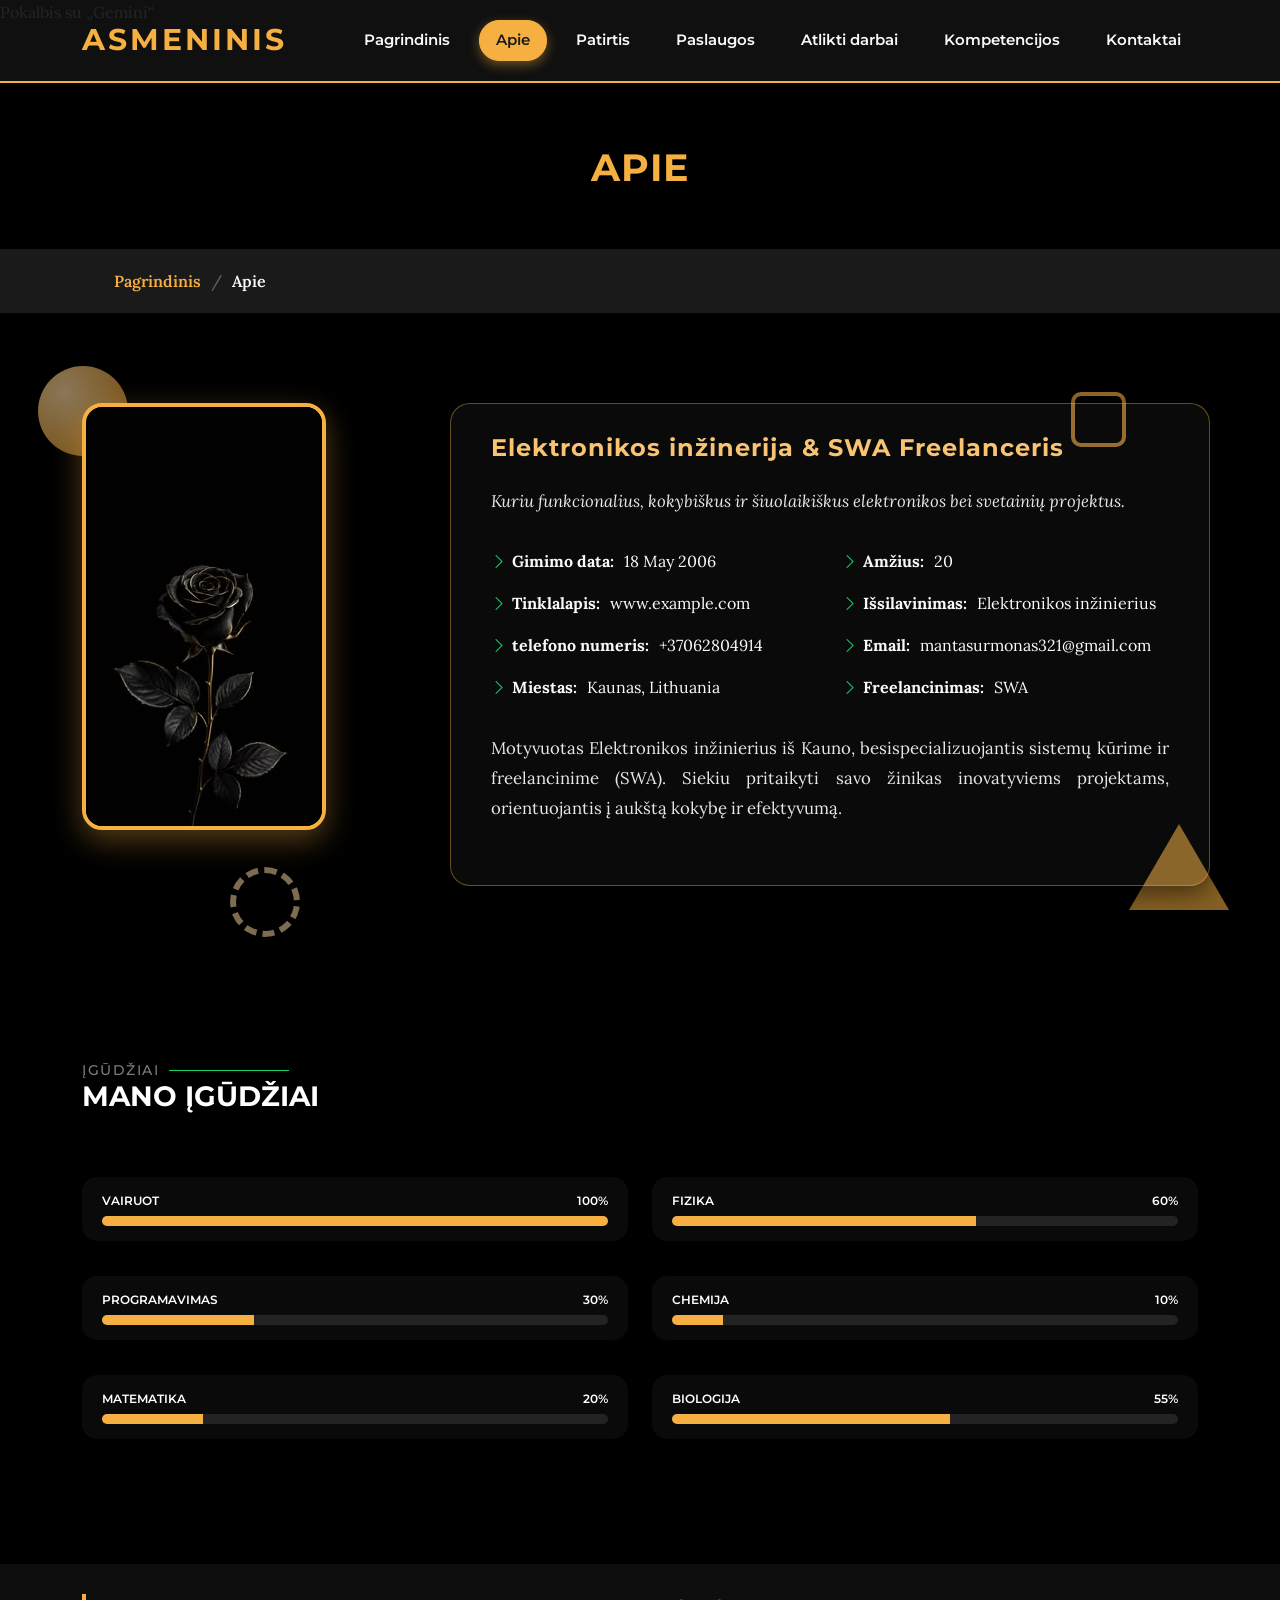
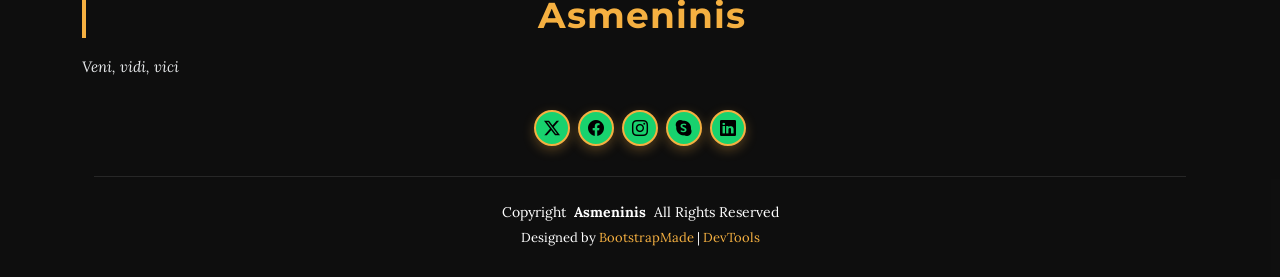
==== commit dec4607f: "10 LD papildoma: animuotas gradientas Paslaugose ir CSS figūros Apie skiltyje Co-Authored-By: Claude" ====
--- a/about.html
+++ b/about.html
@@ -113,6 +113,7 @@
 
           <li><a href="portfolio.html">Atlikti darbai</a></li>
 
+          <li><a href="kompetencijos.html">Kompetencijos</a></li>
           <li><a href="contact.html">Kontaktai</a></li>
 
         </ul>
@@ -179,6 +180,14 @@
 
     <section id="about" class="about section">
 
+      <!-- 10 LD papildoma: animuotos CSS figūros -->
+      <div class="about-shapes" aria-hidden="true">
+        <span class="shape shape-circle"></span>
+        <span class="shape shape-triangle"></span>
+        <span class="shape shape-square"></span>
+        <span class="shape shape-ring"></span>
+      </div>
+
 
 
       <div class="container" data-aos="fade-up" data-aos-delay="100">
--- a/assets/css/custom.css
+++ b/assets/css/custom.css
@@ -462,3 +462,510 @@
   background-color: rgba(245, 176, 65, 0.18);
   color: #ffffff;
 }
+
+
+/* =========================================================
+   10 LD – Privaloma užduotis: kompetencijų pažangos modulis
+   (kompetencijos.html)
+   ========================================================= */
+
+.skills-page .page-title .heading {
+  padding: 120px 0 50px 0;
+}
+
+.skill-tracker {
+  --st-accent: #f5b041;
+  --st-accent-dark: #d68910;
+  --st-surface: rgba(255, 255, 255, 0.04);
+  --st-border: rgba(245, 176, 65, 0.35);
+  --st-planned: #85c1e9;
+  --st-learning: #f5b041;
+  --st-done: #58d68d;
+  padding: 90px 0;
+}
+
+/* --- Viršutinė sritis: lygis + statistika (Grid) --- */
+.skill-tracker .st-overview {
+  display: grid;
+  grid-template-columns: 2fr 1fr;
+  gap: 24px;
+  margin-bottom: 24px;
+}
+
+.skill-tracker .st-level-panel {
+  display: flex;
+  align-items: center;
+  gap: 28px;
+  padding: 28px 32px;
+  background: var(--st-surface);
+  border: 1px solid var(--st-border);
+  border-radius: 20px;
+  box-shadow: 0 8px 25px rgba(0, 0, 0, 0.5);
+}
+
+/* Lygio ženklelis */
+.skill-tracker .st-level-badge {
+  flex: 0 0 auto;
+  width: 110px;
+  height: 110px;
+  border-radius: 50%;
+  display: flex;
+  flex-direction: column;
+  align-items: center;
+  justify-content: center;
+  background: linear-gradient(135deg, var(--st-accent), var(--st-accent-dark));
+  color: #1b1b1b;
+  box-shadow: 0 0 0 6px rgba(245, 176, 65, 0.15), 0 8px 20px rgba(245, 176, 65, 0.35);
+  font-family: "Montserrat", Arial, sans-serif;
+}
+
+.skill-tracker .st-level-label {
+  font-size: 0.75rem;
+  font-weight: 600;
+  text-transform: uppercase;
+  letter-spacing: 2px;
+}
+
+.skill-tracker .st-level-value {
+  font-size: 2.8rem;
+  font-weight: 800;
+  line-height: 1;
+}
+
+.skill-tracker .st-level-info {
+  flex: 1 1 auto;
+  min-width: 0;
+}
+
+.skill-tracker .st-info-row {
+  display: flex;
+  flex-wrap: wrap;
+  gap: 16px 40px;
+  margin-bottom: 20px;
+}
+
+.skill-tracker .st-info-item {
+  display: flex;
+  flex-direction: column;
+}
+
+.skill-tracker .st-info-label,
+.skill-tracker .st-stat-label {
+  font-family: "Montserrat", Arial, sans-serif;
+  font-size: 0.75rem;
+  font-weight: 600;
+  text-transform: uppercase;
+  letter-spacing: 1.5px;
+  color: #aab0b5;
+}
+
+.skill-tracker .st-info-value {
+  font-family: "Montserrat", Arial, sans-serif;
+  font-size: 1.8rem;
+  font-weight: 800;
+  color: #ffffff;
+}
+
+.skill-tracker .st-rank {
+  display: inline-block;
+  margin-top: 6px;
+  padding: 4px 16px;
+  font-family: "Montserrat", Arial, sans-serif;
+  font-weight: 600;
+  color: var(--st-accent);
+  border: 2px solid var(--st-accent);
+  border-radius: 20px;
+}
+
+/* --- Progreso juosta --- */
+.skill-tracker .st-progress-head,
+.skill-tracker .st-progress-foot {
+  display: flex;
+  justify-content: space-between;
+  gap: 12px;
+  font-size: 0.9rem;
+}
+
+.skill-tracker .st-progress-head {
+  margin-bottom: 8px;
+  font-family: "Montserrat", Arial, sans-serif;
+  font-weight: 600;
+  color: #fad7a0;
+}
+
+.skill-tracker .st-progress-foot {
+  margin-top: 6px;
+  color: #aab0b5;
+}
+
+/* Likusi (neužpildyta) dalis */
+.skill-tracker .st-progress-track {
+  height: 18px;
+  background: repeating-linear-gradient(
+    45deg,
+    rgba(255, 255, 255, 0.06) 0 8px,
+    rgba(255, 255, 255, 0.02) 8px 16px
+  );
+  border: 1px solid rgba(255, 255, 255, 0.12);
+  border-radius: 10px;
+  overflow: hidden;
+}
+
+/* Užpildyta dalis */
+.skill-tracker .st-progress-fill {
+  height: 100%;
+  background: linear-gradient(90deg, var(--st-accent-dark), var(--st-accent), #fad7a0);
+  border-radius: 10px;
+  box-shadow: 0 0 12px rgba(245, 176, 65, 0.6);
+}
+
+/* --- Statistika --- */
+.skill-tracker .st-stats {
+  display: grid;
+  grid-template-columns: 1fr;
+  gap: 12px;
+}
+
+.skill-tracker .st-stat {
+  display: grid;
+  grid-template-columns: auto 1fr;
+  grid-template-areas:
+    "icon value"
+    "icon label";
+  align-items: center;
+  column-gap: 16px;
+  padding: 14px 20px;
+  background: var(--st-surface);
+  border: 1px solid var(--st-border);
+  border-left: 5px solid var(--st-accent);
+  border-radius: 0 16px 16px 0;
+}
+
+.skill-tracker .st-stat i {
+  grid-area: icon;
+  font-size: 1.8rem;
+  color: var(--st-accent);
+}
+
+.skill-tracker .st-stat-value {
+  grid-area: value;
+  font-family: "Montserrat", Arial, sans-serif;
+  font-size: 1.5rem;
+  font-weight: 800;
+  line-height: 1.1;
+  color: #ffffff;
+}
+
+.skill-tracker .st-stat-label {
+  grid-area: label;
+}
+
+/* --- Lygių sistema --- */
+.skill-tracker .st-levels {
+  display: flex;
+  flex-wrap: wrap;
+  gap: 10px;
+  list-style: none;
+  padding: 0;
+  margin: 0 0 40px 0;
+}
+
+.skill-tracker .st-levels li {
+  flex: 1 1 200px;
+  padding: 10px 16px;
+  font-size: 0.9rem;
+  text-align: center;
+  color: #aab0b5;
+  background: var(--st-surface);
+  border: 1px dashed rgba(255, 255, 255, 0.15);
+  border-radius: 12px;
+}
+
+.skill-tracker .st-levels li strong {
+  display: block;
+  font-family: "Montserrat", Arial, sans-serif;
+  color: #e5e7e9;
+}
+
+.skill-tracker .st-levels li.is-current {
+  color: #1b1b1b;
+  background: var(--st-accent);
+  border: 1px solid var(--st-accent);
+}
+
+.skill-tracker .st-levels li.is-current strong {
+  color: #1b1b1b;
+}
+
+/* --- Kanban lenta (Grid) --- */
+.skill-tracker .st-board {
+  display: grid;
+  grid-template-columns: repeat(3, minmax(0, 1fr));
+  gap: 24px;
+  align-items: start;
+}
+
+.skill-tracker .st-column {
+  --col-color: var(--st-accent);
+  display: flex;
+  flex-direction: column;
+  gap: 14px;
+  padding: 18px;
+  min-height: 260px;
+  background: rgba(255, 255, 255, 0.025);
+  border: 1px solid rgba(255, 255, 255, 0.08);
+  border-top: 4px solid var(--col-color);
+  border-radius: 16px;
+}
+
+.skill-tracker .st-column--planned  { --col-color: var(--st-planned); }
+.skill-tracker .st-column--learning { --col-color: var(--st-learning); }
+.skill-tracker .st-column--done     { --col-color: var(--st-done); }
+
+.skill-tracker .st-column-head {
+  display: flex;
+  align-items: center;
+  justify-content: space-between;
+  padding-bottom: 10px;
+  border-bottom: 1px solid rgba(255, 255, 255, 0.08);
+}
+
+.skill-tracker .st-column-head h4 {
+  margin: 0;
+  font-size: 1.1rem;
+  text-transform: uppercase;
+  letter-spacing: 2px;
+  color: var(--col-color);
+}
+
+.skill-tracker .st-count {
+  min-width: 30px;
+  height: 30px;
+  padding: 0 8px;
+  display: inline-flex;
+  align-items: center;
+  justify-content: center;
+  font-family: "Montserrat", Arial, sans-serif;
+  font-weight: 800;
+  color: #1b1b1b;
+  background: var(--col-color);
+  border-radius: 15px;
+}
+
+/* Įgūdžio kortelė */
+.skill-tracker .st-card {
+  padding: 16px 18px;
+  background: #1e1e1e;
+  border: 1px solid rgba(255, 255, 255, 0.08);
+  border-left: 4px solid var(--col-color);
+  border-radius: 12px;
+  box-shadow: 0 6px 16px rgba(0, 0, 0, 0.45);
+  transition: transform 0.25s ease, box-shadow 0.25s ease;
+}
+
+.skill-tracker .st-card:hover {
+  transform: translateY(-4px);
+  box-shadow: 0 10px 22px rgba(0, 0, 0, 0.6);
+}
+
+.skill-tracker .st-card-title {
+  margin: 0 0 12px 0;
+  font-size: 1.05rem;
+  font-style: normal;
+  color: #ffffff;
+}
+
+.skill-tracker .st-card-meta {
+  display: flex;
+  align-items: center;
+  justify-content: space-between;
+  flex-wrap: wrap;
+  gap: 8px;
+}
+
+.skill-tracker .st-status {
+  padding: 3px 12px;
+  font-family: "Montserrat", Arial, sans-serif;
+  font-size: 0.75rem;
+  font-weight: 600;
+  text-transform: uppercase;
+  letter-spacing: 1px;
+  border: 1px solid currentColor;
+  border-radius: 20px;
+}
+
+.skill-tracker .st-status--planned  { color: var(--st-planned); }
+.skill-tracker .st-status--learning { color: var(--st-learning); }
+.skill-tracker .st-status--done     { color: var(--st-done); }
+
+.skill-tracker .st-xp {
+  font-family: "Montserrat", Arial, sans-serif;
+  font-weight: 800;
+  color: #1b1b1b;
+  background: var(--st-accent);
+  padding: 3px 12px;
+  border-radius: 8px;
+}
+
+/* --- Prisitaikymas prie ekrano dydžio --- */
+@media (max-width: 991px) {
+  .skill-tracker .st-overview {
+    grid-template-columns: 1fr;
+  }
+
+  .skill-tracker .st-stats {
+    grid-template-columns: repeat(3, minmax(0, 1fr));
+  }
+
+  .skill-tracker .st-board {
+    grid-template-columns: 1fr;
+  }
+
+  .skill-tracker .st-column {
+    min-height: 0;
+  }
+}
+
+@media (max-width: 575px) {
+  .skill-tracker .st-level-panel {
+    flex-direction: column;
+    text-align: center;
+    padding: 24px 20px;
+  }
+
+  .skill-tracker .st-info-row {
+    justify-content: center;
+  }
+
+  .skill-tracker .st-stats {
+    grid-template-columns: 1fr;
+  }
+}
+
+
+/* =========================================================
+   10 LD – Papildoma užduotis 1: animuotas gradientinis fonas
+   („Paslaugos“ skiltis)
+   ========================================================= */
+
+.services.section {
+  background: linear-gradient(
+    -45deg,
+    #1b1b1b,
+    #4a2c0a,
+    #7e5109,
+    #1c2833,
+    #1b1b1b
+  );
+  background-size: 400% 400%;
+  animation: services-gradient 16s ease infinite;
+}
+
+@keyframes services-gradient {
+  0%   { background-position: 0% 50%; }
+  50%  { background-position: 100% 50%; }
+  100% { background-position: 0% 50%; }
+}
+
+
+/* =========================================================
+   10 LD – Papildoma užduotis 2: animuotos CSS figūros
+   („Apie“ skiltis)
+   ========================================================= */
+
+.about.section {
+  position: relative;
+}
+
+.about.section > .container {
+  position: relative;
+  z-index: 1;
+}
+
+.about-shapes {
+  position: absolute;
+  inset: 0;
+  z-index: 0;
+  pointer-events: none;
+  overflow: hidden;
+}
+
+.about-shapes .shape {
+  position: absolute;
+  display: block;
+}
+
+/* Apskritimas – pulsavimas (Scaling) */
+.about-shapes .shape-circle {
+  top: 8%;
+  left: 3%;
+  width: 90px;
+  height: 90px;
+  border-radius: 50%;
+  background: radial-gradient(circle at 30% 30%, #fad7a0, #d68910);
+  opacity: 0.55;
+  animation: shape-scale 4s ease-in-out infinite;
+}
+
+/* Trikampis – sukimasis (Rotating) */
+.about-shapes .shape-triangle {
+  bottom: 10%;
+  right: 4%;
+  width: 0;
+  height: 0;
+  border-left: 50px solid transparent;
+  border-right: 50px solid transparent;
+  border-bottom: 86px solid rgba(245, 176, 65, 0.55);
+  transform-origin: 50% 66%;
+  animation: shape-rotate 10s linear infinite;
+}
+
+/* Kvadratas – plaukimas (Floating) */
+.about-shapes .shape-square {
+  top: 12%;
+  right: 12%;
+  width: 55px;
+  height: 55px;
+  border: 4px solid rgba(245, 176, 65, 0.6);
+  border-radius: 10px;
+  animation: shape-float 6s ease-in-out infinite;
+}
+
+/* Žiedas – judėjimas įstrižai */
+.about-shapes .shape-ring {
+  bottom: 6%;
+  left: 18%;
+  width: 70px;
+  height: 70px;
+  border-radius: 50%;
+  border: 6px dashed rgba(250, 215, 160, 0.5);
+  animation: shape-drift 8s ease-in-out infinite alternate;
+}
+
+@keyframes shape-scale {
+  0%, 100% { transform: scale(1); }
+  50%      { transform: scale(1.35); }
+}
+
+@keyframes shape-rotate {
+  from { transform: rotate(0deg); }
+  to   { transform: rotate(360deg); }
+}
+
+@keyframes shape-float {
+  0%, 100% { transform: translateY(0) rotate(0deg); }
+  50%      { transform: translateY(-30px) rotate(20deg); }
+}
+
+@keyframes shape-drift {
+  0%   { transform: translate(0, 0) rotate(0deg); }
+  100% { transform: translate(60px, -40px) rotate(180deg); }
+}
+
+/* Vartotojams, kurie pageidauja mažiau judesio */
+@media (prefers-reduced-motion: reduce) {
+  .services.section,
+  .about-shapes .shape {
+    animation: none;
+  }
+}
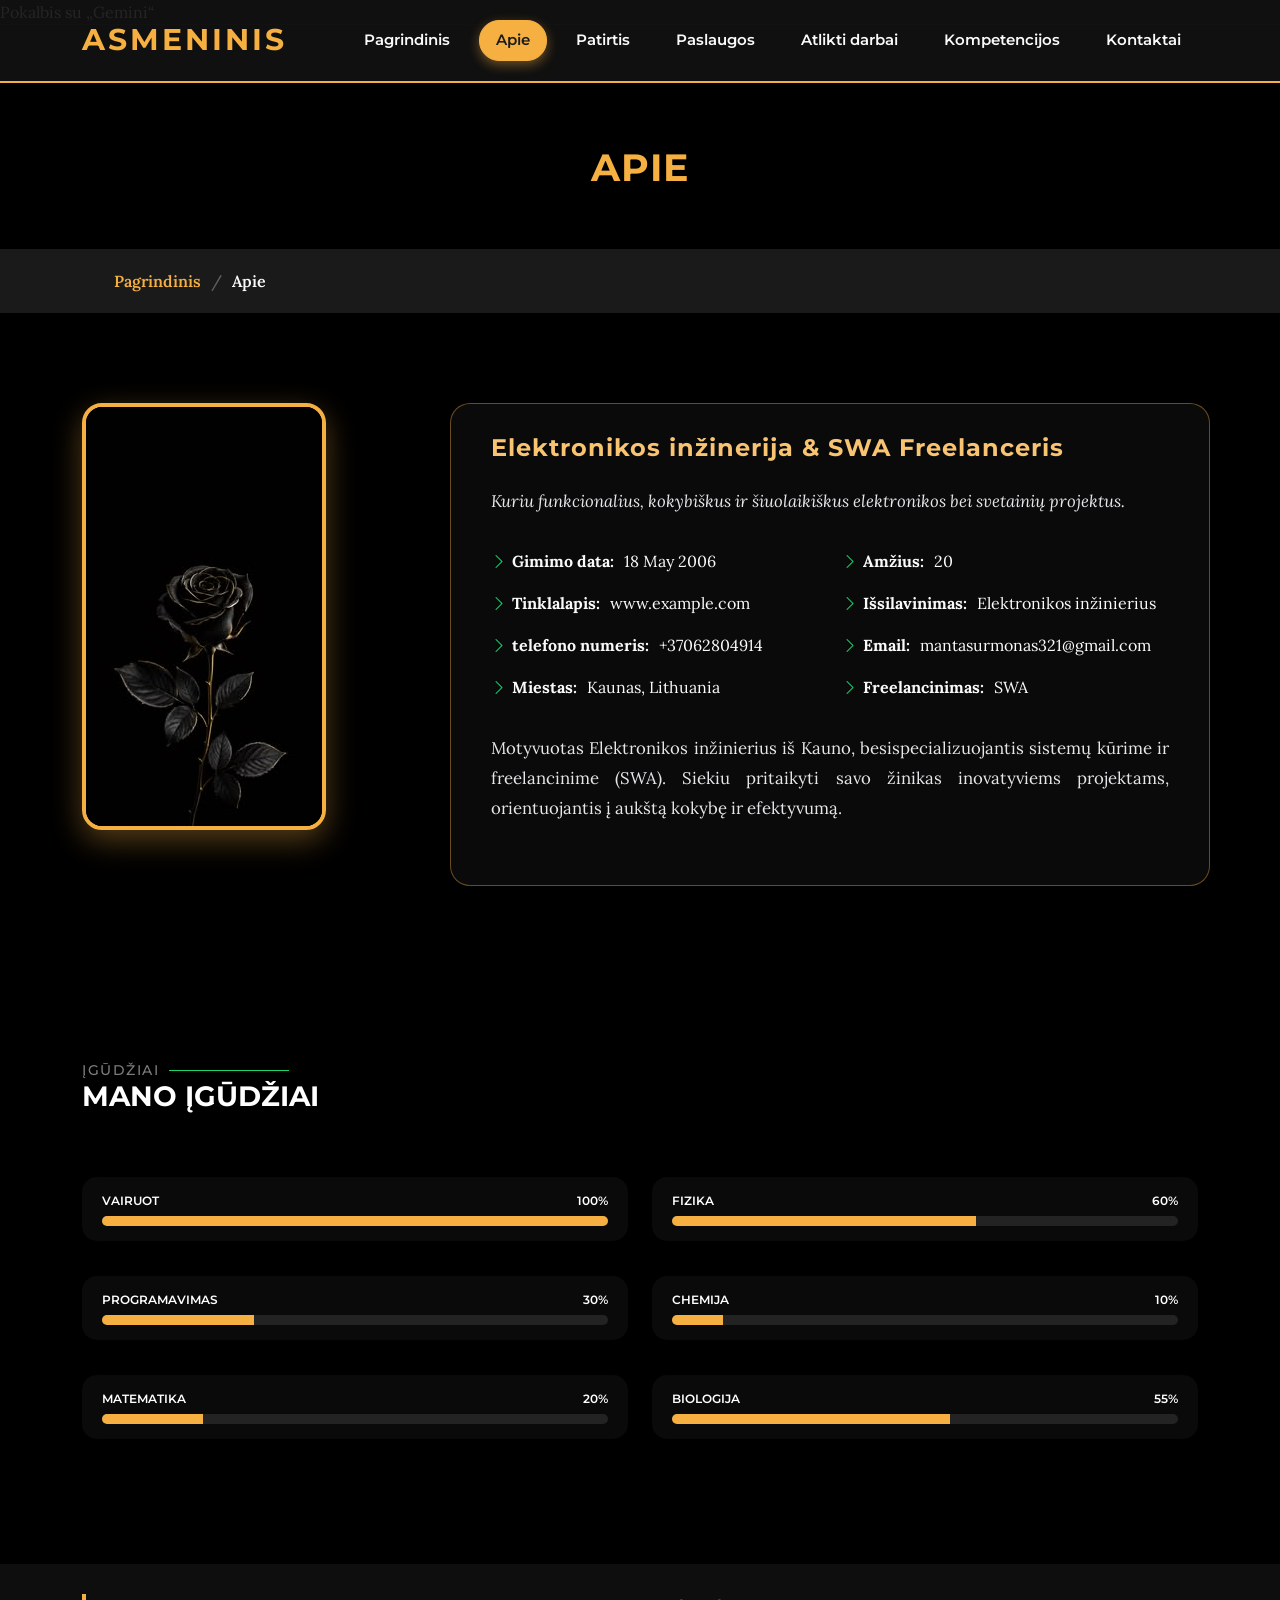
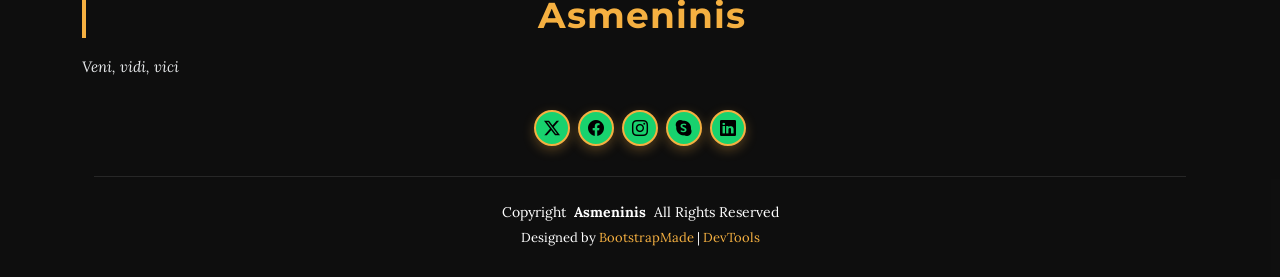
==== commit 2f53c688: "10 LD: kompetencijų pažangos modulis (Skill Kanban, XP, lygis, statistika) Co-Authored-By: Claude Op" ====
--- a/about.html
+++ b/about.html
@@ -180,82 +180,212 @@
 
     <section id="about" class="about section">
 
-      <!-- 10 LD papildoma: animuotos CSS figūros -->
-      <div class="about-shapes" aria-hidden="true">
-        <span class="shape shape-circle"></span>
-        <span class="shape shape-triangle"></span>
-        <span class="shape shape-square"></span>
-        <span class="shape shape-ring"></span>
+
+
+      <div class="container" data-aos="fade-up" data-aos-delay="100">
+
+
+
+        <div class="row gy-4 justify-content-center">
+
+          <div class="col-lg-4">
+
+            <img src="assets/img/profile-img.jpg" class="img-fluid" alt="">
+
+          </div>
+
+          <div class="col-lg-8 content">
+
+            <h2>Elektronikos inžinerija & SWA Freelanceris</h2>
+
+            <p class="fst-italic py-3">
+
+              Kuriu funkcionalius, kokybiškus ir šiuolaikiškus elektronikos bei svetainių projektus.
+
+            </p>
+
+            <div class="row">
+
+              <div class="col-lg-6">
+
+                <ul>
+
+                  <li><i class="bi bi-chevron-right"></i> <strong>Gimimo data:</strong> <span>18 May 2006</span></li>
+
+                  <li><i class="bi bi-chevron-right"></i> <strong>Tinklalapis:</strong> <span>www.example.com</span></li>
+
+                  <li><i class="bi bi-chevron-right"></i> <strong>telefono numeris:</strong> <span>+37062804914</span></li>
+
+                  <li><i class="bi bi-chevron-right"></i> <strong>Miestas:</strong> <span>Kaunas, Lithuania</span></li>
+
+                </ul>
+
+              </div>
+
+              <div class="col-lg-6">
+
+                <ul>
+
+                  <li><i class="bi bi-chevron-right"></i> <strong>Amžius:</strong> <span>20</span></li>
+
+                  <li><i class="bi bi-chevron-right"></i> <strong>Išsilavinimas:</strong> <span>Elektronikos inžinierius</span></li>
+
+                  <li><i class="bi bi-chevron-right"></i> <strong>Email:</strong> <span>mantasurmonas321@gmail.com</span></li>
+
+                  <li><i class="bi bi-chevron-right"></i> <strong>Freelancinimas:</strong> <span>SWA</span></li>
+
+                </ul>
+
+              </div>
+
+            </div>
+
+            <p class="py-3">
+
+              Motyvuotas Elektronikos inžinierius iš Kauno, besispecializuojantis sistemų kūrime ir freelancinime (SWA). Siekiu pritaikyti savo žinikas inovatyviems projektams, orientuojantis į aukštą kokybę ir efektyvumą.
+
+            </p>
+
+          </div>
+
+        </div>
+
+
+
       </div>
 
 
 
+    </section><!-- /About Section -->
+
+
+
+    <!-- Skills Section -->
+
+    <section id="skills" class="skills section">
+
+
+
+      <!-- Section Title -->
+
+      <div class="container section-title" data-aos="fade-up">
+
+        <h2>Įgūdžiai</h2>
+
+        <div><span>Mano</span> <span class="description-title">Įgūdžiai</span></div>
+
+      </div><!-- End Section Title -->
+
+
+
       <div class="container" data-aos="fade-up" data-aos-delay="100">
 
 
 
-        <div class="row gy-4 justify-content-center">
-
-          <div class="col-lg-4">
-
-            <img src="assets/img/profile-img.jpg" class="img-fluid" alt="">
+        <div class="row skills-content skills-animation">
+
+
+
+          <div class="col-lg-6">
+
+
+
+            <div class="progress">
+
+              <span class="skill"><span>Vairuot</span> <i class="val">100%</i></span>
+
+              <div class="progress-bar-wrap">
+
+                <div class="progress-bar" role="progressbar" aria-valuenow="100" aria-valuemin="0" aria-valuemax="100"></div>
+
+              </div>
+
+            </div><!-- End Skills Item -->
+
+
+
+            <div class="progress">
+
+              <span class="skill"><span>Programavimas</span> <i class="val">30%</i></span>
+
+              <div class="progress-bar-wrap">
+
+                <div class="progress-bar" role="progressbar" aria-valuenow="30" aria-valuemin="0" aria-valuemax="100"></div>
+
+              </div>
+
+            </div><!-- End Skills Item -->
+
+
+
+            <div class="progress">
+
+              <span class="skill"><span>Matematika</span> <i class="val">20%</i></span>
+
+              <div class="progress-bar-wrap">
+
+                <div class="progress-bar" role="progressbar" aria-valuenow="20" aria-valuemin="0" aria-valuemax="100"></div>
+
+              </div>
+
+            </div><!-- End Skills Item -->
+
+
 
           </div>
 
-          <div class="col-lg-8 content">
-
-            <h2>Elektronikos inžinerija & SWA Freelanceris</h2>
-
-            <p class="fst-italic py-3">
-
-              Kuriu funkcionalius, kokybiškus ir šiuolaikiškus elektronikos bei svetainių projektus.
-
-            </p>
-
-            <div class="row">
-
-              <div class="col-lg-6">
-
-                <ul>
-
-                  <li><i class="bi bi-chevron-right"></i> <strong>Gimimo data:</strong> <span>18 May 2006</span></li>
-
-                  <li><i class="bi bi-chevron-right"></i> <strong>Tinklalapis:</strong> <span>www.example.com</span></li>
-
-                  <li><i class="bi bi-chevron-right"></i> <strong>telefono numeris:</strong> <span>+37062804914</span></li>
-
-                  <li><i class="bi bi-chevron-right"></i> <strong>Miestas:</strong> <span>Kaunas, Lithuania</span></li>
-
-                </ul>
-
-              </div>
-
-              <div class="col-lg-6">
-
-                <ul>
-
-                  <li><i class="bi bi-chevron-right"></i> <strong>Amžius:</strong> <span>20</span></li>
-
-                  <li><i class="bi bi-chevron-right"></i> <strong>Išsilavinimas:</strong> <span>Elektronikos inžinierius</span></li>
-
-                  <li><i class="bi bi-chevron-right"></i> <strong>Email:</strong> <span>mantasurmonas321@gmail.com</span></li>
-
-                  <li><i class="bi bi-chevron-right"></i> <strong>Freelancinimas:</strong> <span>SWA</span></li>
-
-                </ul>
-
-              </div>
-
-            </div>
-
-            <p class="py-3">
-
-              Motyvuotas Elektronikos inžinierius iš Kauno, besispecializuojantis sistemų kūrime ir freelancinime (SWA). Siekiu pritaikyti savo žinikas inovatyviems projektams, orientuojantis į aukštą kokybę ir efektyvumą.
-
-            </p>
+
+
+          <div class="col-lg-6">
+
+
+
+            <div class="progress">
+
+              <span class="skill"><span>Fizika</span> <i class="val">60%</i></span>
+
+              <div class="progress-bar-wrap">
+
+                <div class="progress-bar" role="progressbar" aria-valuenow="60" aria-valuemin="0" aria-valuemax="100"></div>
+
+              </div>
+
+            </div><!-- End Skills Item -->
+
+
+
+            <div class="progress">
+
+              <span class="skill"><span>Chemija</span> <i class="val">10%</i></span>
+
+              <div class="progress-bar-wrap">
+
+                <div class="progress-bar" role="progressbar" aria-valuenow="10" aria-valuemin="0" aria-valuemax="100"></div>
+
+              </div>
+
+            </div><!-- End Skills Item -->
+
+
+
+            <div class="progress">
+
+              <span class="skill"><span>Biologija</span> <i class="val">55%</i></span>
+
+              <div class="progress-bar-wrap">
+
+                <div class="progress-bar" role="progressbar" aria-valuenow="55" aria-valuemin="0" aria-valuemax="100"></div>
+
+              </div>
+
+            </div><!-- End Skills Item -->
+
+
 
           </div>
 
+
+
         </div>
 
 
@@ -264,198 +394,60 @@
 
 
 
-    </section><!-- /About Section -->
-
-
-
-    <!-- Skills Section -->
-
-    <section id="skills" class="skills section">
-
-
-
-      <!-- Section Title -->
-
-      <div class="container section-title" data-aos="fade-up">
-
-        <h2>Įgūdžiai</h2>
-
-        <div><span>Mano</span> <span class="description-title">Įgūdžiai</span></div>
-
-      </div><!-- End Section Title -->
-
-
-
-      <div class="container" data-aos="fade-up" data-aos-delay="100">
-
-
-
-        <div class="row skills-content skills-animation">
-
-
-
-          <div class="col-lg-6">
-
-
-
-            <div class="progress">
-
-              <span class="skill"><span>Vairuot</span> <i class="val">100%</i></span>
-
-              <div class="progress-bar-wrap">
-
-                <div class="progress-bar" role="progressbar" aria-valuenow="100" aria-valuemin="0" aria-valuemax="100"></div>
-
-              </div>
-
-            </div><!-- End Skills Item -->
-
-
-
-            <div class="progress">
-
-              <span class="skill"><span>Programavimas</span> <i class="val">30%</i></span>
-
-              <div class="progress-bar-wrap">
-
-                <div class="progress-bar" role="progressbar" aria-valuenow="30" aria-valuemin="0" aria-valuemax="100"></div>
-
-              </div>
-
-            </div><!-- End Skills Item -->
-
-
-
-            <div class="progress">
-
-              <span class="skill"><span>Matematika</span> <i class="val">20%</i></span>
-
-              <div class="progress-bar-wrap">
-
-                <div class="progress-bar" role="progressbar" aria-valuenow="20" aria-valuemin="0" aria-valuemax="100"></div>
-
-              </div>
-
-            </div><!-- End Skills Item -->
-
-
-
-          </div>
-
-
-
-          <div class="col-lg-6">
-
-
-
-            <div class="progress">
-
-              <span class="skill"><span>Fizika</span> <i class="val">60%</i></span>
-
-              <div class="progress-bar-wrap">
-
-                <div class="progress-bar" role="progressbar" aria-valuenow="60" aria-valuemin="0" aria-valuemax="100"></div>
-
-              </div>
-
-            </div><!-- End Skills Item -->
-
-
-
-            <div class="progress">
-
-              <span class="skill"><span>Chemija</span> <i class="val">10%</i></span>
-
-              <div class="progress-bar-wrap">
-
-                <div class="progress-bar" role="progressbar" aria-valuenow="10" aria-valuemin="0" aria-valuemax="100"></div>
-
-              </div>
-
-            </div><!-- End Skills Item -->
-
-
-
-            <div class="progress">
-
-              <span class="skill"><span>Biologija</span> <i class="val">55%</i></span>
-
-              <div class="progress-bar-wrap">
-
-                <div class="progress-bar" role="progressbar" aria-valuenow="55" aria-valuemin="0" aria-valuemax="100"></div>
-
-              </div>
-
-            </div><!-- End Skills Item -->
-
-
-
-          </div>
-
-
-
-        </div>
-
-
+    </section><!-- /Skills Section -->
+
+
+
+  </main>
+
+
+
+  <footer id="footer" class="footer dark-background">
+
+    <div class="container">
+
+      <h3 class="sitename">Asmeninis</h3>
+
+      <p> Veni, vidi, vici</p>
+
+      <div class="social-links d-flex justify-content-center">
+
+        <a href=""><i class="bi bi-twitter-x"></i></a>
+
+        <a href=""><i class="bi bi-facebook"></i></a>
+
+        <a href=""><i class="bi bi-instagram"></i></a>
+
+        <a href=""><i class="bi bi-skype"></i></a>
+
+        <a href=""><i class="bi bi-linkedin"></i></a>
 
       </div>
 
-
-
-    </section><!-- /Skills Section -->
-
-
-
-  </main>
-
-
-
-  <footer id="footer" class="footer dark-background">
-
-    <div class="container">
-
-      <h3 class="sitename">Asmeninis</h3>
-
-      <p> Veni, vidi, vici</p>
-
-      <div class="social-links d-flex justify-content-center">
-
-        <a href=""><i class="bi bi-twitter-x"></i></a>
-
-        <a href=""><i class="bi bi-facebook"></i></a>
-
-        <a href=""><i class="bi bi-instagram"></i></a>
-
-        <a href=""><i class="bi bi-skype"></i></a>
-
-        <a href=""><i class="bi bi-linkedin"></i></a>
+      <div class="container">
+
+        <div class="copyright">
+
+          <span>Copyright</span> <strong class="px-1 sitename">Asmeninis</strong> <span>All Rights Reserved</span>
+
+        </div>
+
+        <div class="credits">
+
+          <!-- All the links in the footer should remain intact. -->
+
+          <!-- You can delete the links only if you've purchased the pro version. -->
+
+          <!-- Licensing information: https://bootstrapmade.com/license/ -->
+
+          <!-- Purchase the pro version with working PHP/AJAX contact form: [buy-url] -->
+
+          Designed by <a href="https://bootstrapmade.com/">BootstrapMade</a> | <a href="https://bootstrapmade.com/tools/">DevTools</a>
+
+        </div>
 
       </div>
 
-      <div class="container">
-
-        <div class="copyright">
-
-          <span>Copyright</span> <strong class="px-1 sitename">Asmeninis</strong> <span>All Rights Reserved</span>
-
-        </div>
-
-        <div class="credits">
-
-          <!-- All the links in the footer should remain intact. -->
-
-          <!-- You can delete the links only if you've purchased the pro version. -->
-
-          <!-- Licensing information: https://bootstrapmade.com/license/ -->
-
-          <!-- Purchase the pro version with working PHP/AJAX contact form: [buy-url] -->
-
-          Designed by <a href="https://bootstrapmade.com/">BootstrapMade</a> | <a href="https://bootstrapmade.com/tools/">DevTools</a>
-
-        </div>
-
-      </div>
-
     </div>
 
   </footer>
--- a/assets/css/custom.css
+++ b/assets/css/custom.css
@@ -841,131 +841,3 @@
     grid-template-columns: 1fr;
   }
 }
-
-
-/* =========================================================
-   10 LD – Papildoma užduotis 1: animuotas gradientinis fonas
-   („Paslaugos“ skiltis)
-   ========================================================= */
-
-.services.section {
-  background: linear-gradient(
-    -45deg,
-    #1b1b1b,
-    #4a2c0a,
-    #7e5109,
-    #1c2833,
-    #1b1b1b
-  );
-  background-size: 400% 400%;
-  animation: services-gradient 16s ease infinite;
-}
-
-@keyframes services-gradient {
-  0%   { background-position: 0% 50%; }
-  50%  { background-position: 100% 50%; }
-  100% { background-position: 0% 50%; }
-}
-
-
-/* =========================================================
-   10 LD – Papildoma užduotis 2: animuotos CSS figūros
-   („Apie“ skiltis)
-   ========================================================= */
-
-.about.section {
-  position: relative;
-}
-
-.about.section > .container {
-  position: relative;
-  z-index: 1;
-}
-
-.about-shapes {
-  position: absolute;
-  inset: 0;
-  z-index: 0;
-  pointer-events: none;
-  overflow: hidden;
-}
-
-.about-shapes .shape {
-  position: absolute;
-  display: block;
-}
-
-/* Apskritimas – pulsavimas (Scaling) */
-.about-shapes .shape-circle {
-  top: 8%;
-  left: 3%;
-  width: 90px;
-  height: 90px;
-  border-radius: 50%;
-  background: radial-gradient(circle at 30% 30%, #fad7a0, #d68910);
-  opacity: 0.55;
-  animation: shape-scale 4s ease-in-out infinite;
-}
-
-/* Trikampis – sukimasis (Rotating) */
-.about-shapes .shape-triangle {
-  bottom: 10%;
-  right: 4%;
-  width: 0;
-  height: 0;
-  border-left: 50px solid transparent;
-  border-right: 50px solid transparent;
-  border-bottom: 86px solid rgba(245, 176, 65, 0.55);
-  transform-origin: 50% 66%;
-  animation: shape-rotate 10s linear infinite;
-}
-
-/* Kvadratas – plaukimas (Floating) */
-.about-shapes .shape-square {
-  top: 12%;
-  right: 12%;
-  width: 55px;
-  height: 55px;
-  border: 4px solid rgba(245, 176, 65, 0.6);
-  border-radius: 10px;
-  animation: shape-float 6s ease-in-out infinite;
-}
-
-/* Žiedas – judėjimas įstrižai */
-.about-shapes .shape-ring {
-  bottom: 6%;
-  left: 18%;
-  width: 70px;
-  height: 70px;
-  border-radius: 50%;
-  border: 6px dashed rgba(250, 215, 160, 0.5);
-  animation: shape-drift 8s ease-in-out infinite alternate;
-}
-
-@keyframes shape-scale {
-  0%, 100% { transform: scale(1); }
-  50%      { transform: scale(1.35); }
-}
-
-@keyframes shape-rotate {
-  from { transform: rotate(0deg); }
-  to   { transform: rotate(360deg); }
-}
-
-@keyframes shape-float {
-  0%, 100% { transform: translateY(0) rotate(0deg); }
-  50%      { transform: translateY(-30px) rotate(20deg); }
-}
-
-@keyframes shape-drift {
-  0%   { transform: translate(0, 0) rotate(0deg); }
-  100% { transform: translate(60px, -40px) rotate(180deg); }
-}
-
-/* Vartotojams, kurie pageidauja mažiau judesio */
-@media (prefers-reduced-motion: reduce) {
-  .services.section,
-  .about-shapes .shape {
-    animation: none;
-  }
-}
